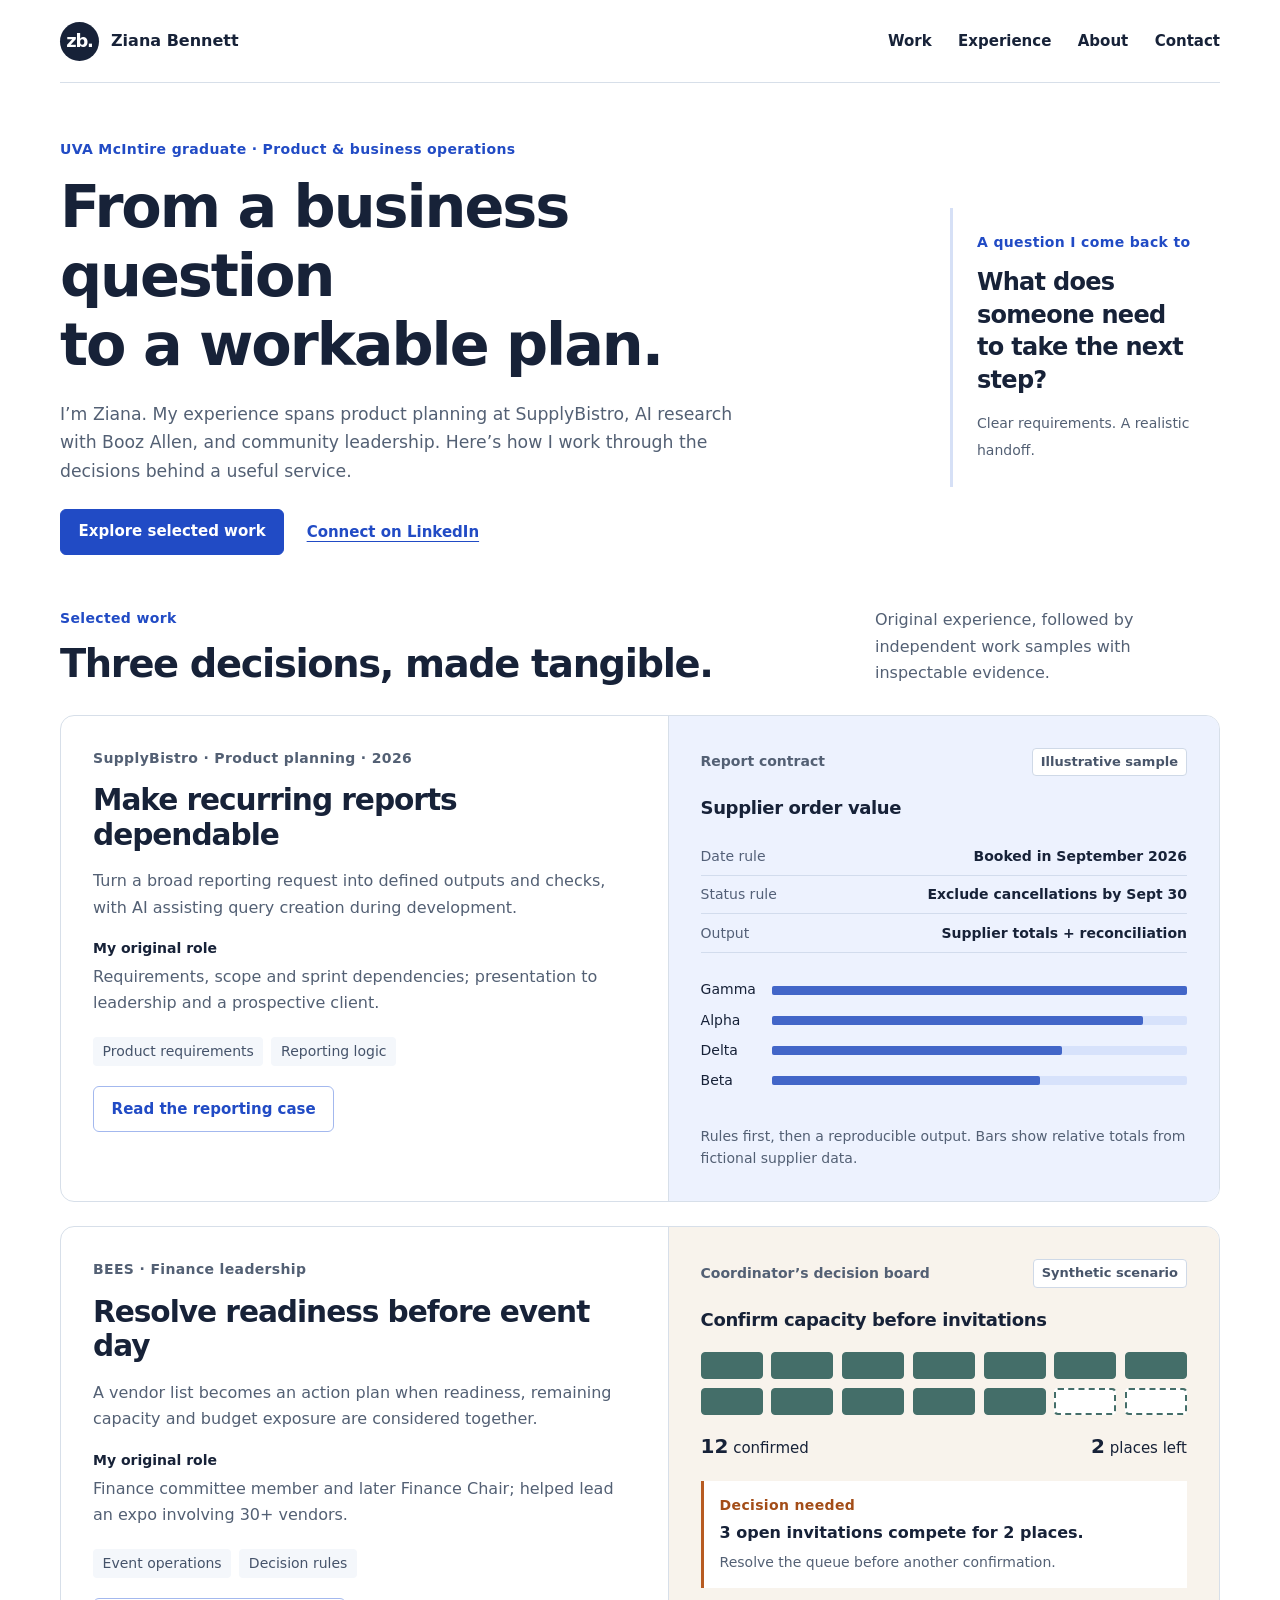
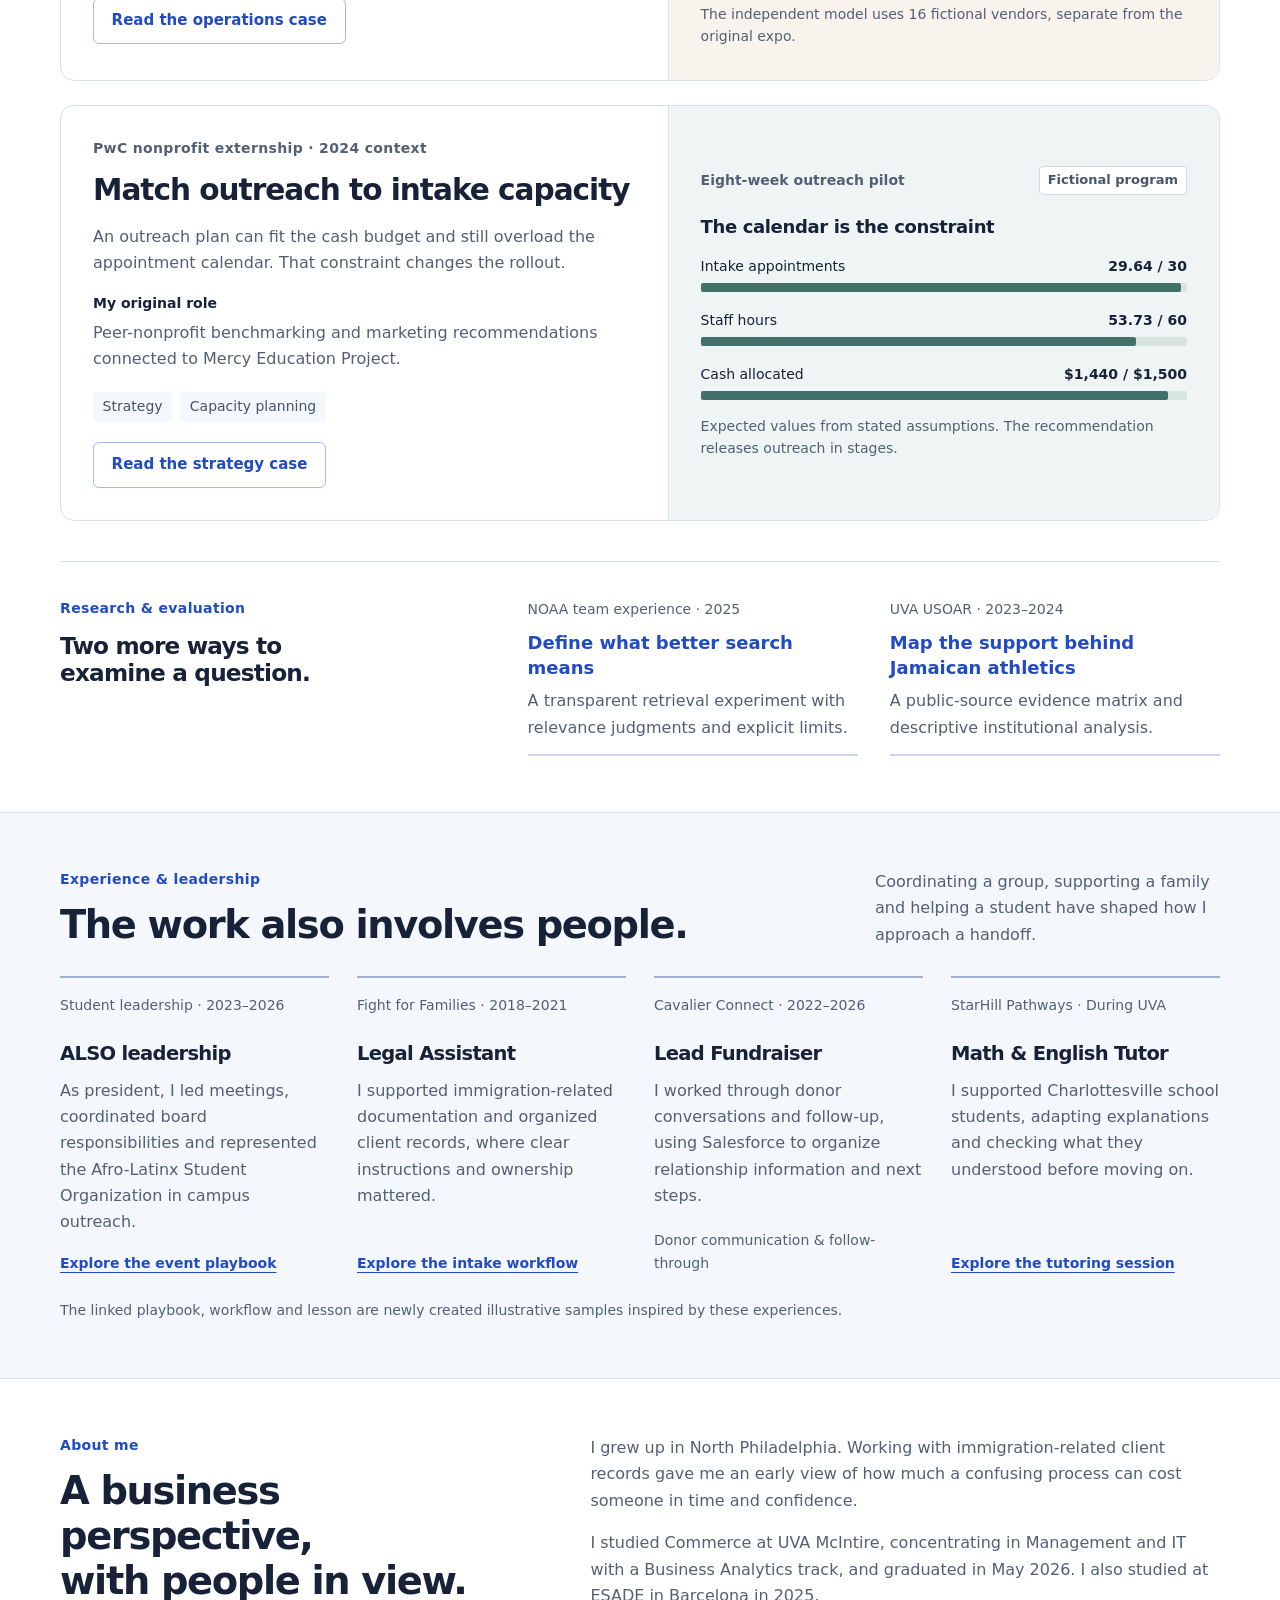
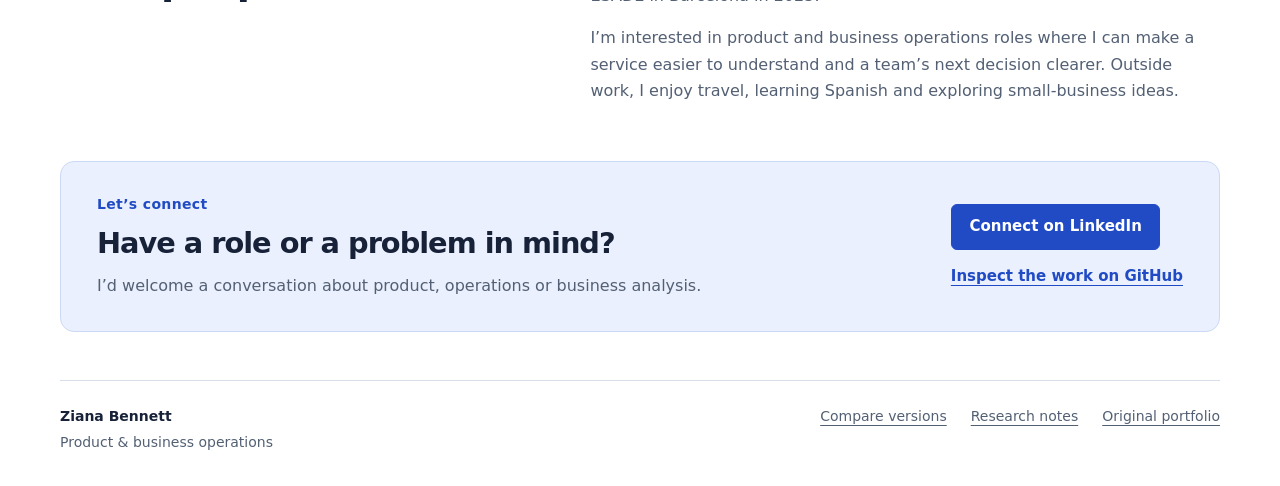
==== v2/index.html @ 1d05a90f "Add research-informed alternate portfolio and comparison" ====
<!doctype html>
<html lang="en">
<head>
  <meta charset="utf-8">
  <meta name="viewport" content="width=device-width, initial-scale=1">
  <meta name="robots" content="noindex,follow">
  <meta name="description" content="Ziana Bennett's selected product and business operations work, with decisions, supporting artifacts and experience.">
  <meta name="theme-color" content="#172238">
  <title>Product &amp; Business Operations | Ziana Bennett</title>
  <link rel="icon" href="../assets/avatar.svg" type="image/svg+xml">
  <link rel="stylesheet" href="styles.css">
</head>
<body>
  <a class="skip-link" href="#main">Skip to content</a>
  <header class="site-header container">
    <a class="brand" href="index.html"><span class="brand-mark" aria-hidden="true">zb.</span><span>Ziana Bennett</span></a>
    <nav class="site-nav" aria-label="Main navigation"><a href="#work">Work</a><a href="#experience">Experience</a><a href="#about">About</a><a href="#contact">Contact</a></nav>
  </header>
  <main id="main">
    <section class="home-hero container" aria-labelledby="intro-title">
      <div>
        <p class="eyebrow">UVA McIntire graduate · Product &amp; business operations</p>
        <h1 id="intro-title">From a business question<br>to a workable plan.</h1>
        <p class="hero-intro">I’m Ziana. My experience spans product planning at SupplyBistro, AI research with Booz Allen, and community leadership. Here’s how I work through the decisions behind a useful service.</p>
        <div class="hero-links"><a class="button" href="#work">Explore selected work</a><a class="text-link" href="https://www.linkedin.com/in/ziana-bennett/">Connect on LinkedIn</a></div>
      </div>
      <aside class="hero-note" aria-label="Portfolio focus"><p class="note-label">A question I come back to</p><p>What does someone need<br>to take the next step?</p><span>Clear requirements. A realistic handoff.</span></aside>
    </section>

    <section class="work-section container" id="work" aria-labelledby="work-title">
      <div class="section-heading"><div><p class="eyebrow">Selected work</p><h2 id="work-title">Three decisions, made tangible.</h2></div><p>Original experience, followed by independent work samples with inspectable evidence.</p></div>

      <article class="work-card report-card">
        <div class="work-copy"><p class="work-kicker">SupplyBistro · Product planning · 2026</p><h3><a href="reporting.html">Make recurring reports dependable</a></h3><p>Turn a broad reporting request into defined outputs and checks, with AI assisting query creation during development.</p><p class="role-line"><strong>My original role</strong> Requirements, scope and sprint dependencies; presentation to leadership and a prospective client.</p><div class="work-tags"><span>Product requirements</span><span>Reporting logic</span></div><a class="button secondary" href="reporting.html">Read the reporting case</a></div>
        <figure class="work-preview report-preview"><div class="preview-top"><span>Report contract</span><span class="provenance-pill">Illustrative sample</span></div><h4>Supplier order value</h4><dl class="report-contract"><div><dt>Date rule</dt><dd>Booked in September 2026</dd></div><div><dt>Status rule</dt><dd>Exclude cancellations by Sept 30</dd></div><div><dt>Output</dt><dd>Supplier totals + reconciliation</dd></div></dl><div class="mini-report"><span>Gamma</span><div><i style="--value:100%"></i></div><span>Alpha</span><div><i style="--value:89.4816%"></i></div><span>Delta</span><div><i style="--value:69.9493%"></i></div><span>Beta</span><div><i style="--value:64.5455%"></i></div></div><figcaption>Rules first, then a reproducible output. Bars show relative totals from fictional supplier data.</figcaption></figure>
      </article>

      <article class="work-card expo-card">
        <div class="work-copy"><p class="work-kicker">BEES · Finance leadership</p><h3><a href="expo.html">Resolve readiness before event day</a></h3><p>A vendor list becomes an action plan when readiness, remaining capacity and budget exposure are considered together.</p><p class="role-line"><strong>My original role</strong> Finance committee member and later Finance Chair; helped lead an expo involving 30+ vendors.</p><div class="work-tags"><span>Event operations</span><span>Decision rules</span></div><a class="button secondary" href="expo.html">Read the operations case</a></div>
        <figure class="work-preview expo-preview"><div class="preview-top"><span>Coordinator’s decision board</span><span class="provenance-pill">Synthetic scenario</span></div><h4>Confirm capacity before invitations</h4><div class="capacity-slots" aria-label="Twelve confirmed vendors and two remaining booth places"><span class="occupied"></span><span class="occupied"></span><span class="occupied"></span><span class="occupied"></span><span class="occupied"></span><span class="occupied"></span><span class="occupied"></span><span class="occupied"></span><span class="occupied"></span><span class="occupied"></span><span class="occupied"></span><span class="occupied"></span><span class="available"></span><span class="available"></span></div><div class="capacity-key"><span><b>12</b> confirmed</span><span><b>2</b> places left</span></div><div class="preview-decision"><span class="note-label">Decision needed</span><strong>3 open invitations compete for 2 places.</strong><p>Resolve the queue before another confirmation.</p></div><figcaption>The independent model uses 16 fictional vendors, separate from the original expo.</figcaption></figure>
      </article>

      <article class="work-card nonprofit-card">
        <div class="work-copy"><p class="work-kicker">PwC nonprofit externship · 2024 context</p><h3><a href="nonprofit.html">Match outreach to intake capacity</a></h3><p>An outreach plan can fit the cash budget and still overload the appointment calendar. That constraint changes the rollout.</p><p class="role-line"><strong>My original role</strong> Peer-nonprofit benchmarking and marketing recommendations connected to Mercy Education Project.</p><div class="work-tags"><span>Strategy</span><span>Capacity planning</span></div><a class="button secondary" href="nonprofit.html">Read the strategy case</a></div>
        <figure class="work-preview nonprofit-preview"><div class="preview-top"><span>Eight-week outreach pilot</span><span class="provenance-pill">Fictional program</span></div><h4>The calendar is the constraint</h4><div class="preview-bars"><div class="bar-row"><div class="bar-label"><span>Intake appointments</span><strong>29.64 / 30</strong></div><div class="bar-track"><span style="--value:98.8%"></span></div></div><div class="bar-row"><div class="bar-label"><span>Staff hours</span><strong>53.73 / 60</strong></div><div class="bar-track"><span style="--value:89.55%"></span></div></div><div class="bar-row"><div class="bar-label"><span>Cash allocated</span><strong>$1,440 / $1,500</strong></div><div class="bar-track"><span style="--value:96%"></span></div></div></div><figcaption>Expected values from stated assumptions. The recommendation releases outreach in stages.</figcaption></figure>
      </article>

      <div class="more-work"><div><p class="eyebrow">Research &amp; evaluation</p><h3>Two more ways to examine a question.</h3></div><div class="additional-cases"><a href="search.html"><span>NOAA team experience · 2025</span><strong>Define what better search means</strong><p>A transparent retrieval experiment with relevance judgments and explicit limits.</p></a><a href="research-case.html"><span>UVA USOAR · 2023–2024</span><strong>Map the support behind Jamaican athletics</strong><p>A public-source evidence matrix and descriptive institutional analysis.</p></a></div></div>
    </section>

    <section class="experience-section" id="experience" aria-labelledby="experience-title"><div class="container">
      <div class="section-heading"><div><p class="eyebrow">Experience &amp; leadership</p><h2 id="experience-title">The work also involves people.</h2></div><p>Coordinating a group, supporting a family and helping a student have shaped how I approach a handoff.</p></div>
      <div class="experience-grid">
        <article class="experience-card"><p class="experience-date">Student leadership · 2023–2026</p><h3>ALSO leadership</h3><p>As president, I led meetings, coordinated board responsibilities and represented the Afro-Latinx Student Organization in campus outreach.</p><a class="text-link" href="leadership.html">Explore the event playbook</a></article>
        <article class="experience-card"><p class="experience-date">Fight for Families · 2018–2021</p><h3>Legal Assistant</h3><p>I supported immigration-related documentation and organized client records, where clear instructions and ownership mattered.</p><a class="text-link" href="intake.html">Explore the intake workflow</a></article>
        <article class="experience-card"><p class="experience-date">Cavalier Connect · 2022–2026</p><h3>Lead Fundraiser</h3><p>I worked through donor conversations and follow-up, using Salesforce to organize relationship information and next steps.</p><span class="experience-foot">Donor communication &amp; follow-through</span></article>
        <article class="experience-card"><p class="experience-date">StarHill Pathways · During UVA</p><h3>Math &amp; English Tutor</h3><p>I supported Charlottesville school students, adapting explanations and checking what they understood before moving on.</p><a class="text-link" href="tutoring.html">Explore the tutoring session</a></article>
      </div><p class="section-note">The linked playbook, workflow and lesson are newly created illustrative samples inspired by these experiences.</p>
    </div></section>

    <section class="about-section container" id="about" aria-labelledby="about-title"><div><p class="eyebrow">About me</p><h2 id="about-title">A business perspective,<br>with people in view.</h2></div><div class="about-copy"><p>I grew up in North Philadelphia. Working with immigration-related client records gave me an early view of how much a confusing process can cost someone in time and confidence.</p><p>I studied Commerce at UVA McIntire, concentrating in Management and IT with a Business Analytics track, and graduated in May 2026. I also studied at ESADE in Barcelona in 2025.</p><p>I’m interested in product and business operations roles where I can make a service easier to understand and a team’s next decision clearer. Outside work, I enjoy travel, learning Spanish and exploring small-business ideas.</p></div></section>

    <section class="contact-section container" id="contact" aria-labelledby="contact-title"><div><p class="eyebrow">Let’s connect</p><h2 id="contact-title">Have a role or a problem in mind?</h2><p>I’d welcome a conversation about product, operations or business analysis.</p></div><div class="contact-actions"><a class="button" href="https://www.linkedin.com/in/ziana-bennett/">Connect on LinkedIn</a><a class="text-link" href="https://github.com/zianabennett">Inspect the work on GitHub</a></div></section>
  </main>
  <footer class="site-footer container"><p>Ziana Bennett <span>Product &amp; business operations</span></p><nav aria-label="Portfolio resources"><a href="compare.html">Compare versions</a><a href="research.html">Research notes</a><a href="../">Original portfolio</a></nav></footer>
</body>
</html>
---- v2/styles.css ----
:root{--ink:#172238;--muted:#536074;--blue:#214bc5;--blue-dark:#163894;--line:#d7dfe9;--paper:#fff;--wash:#f4f7fb;--ice:#eaf0fd;--sand:#fff1df;--orange:#a34d18;--radius:14px;--sans:Inter,ui-sans-serif,system-ui,-apple-system,BlinkMacSystemFont,"Segoe UI",sans-serif}
*{box-sizing:border-box}html{scroll-behavior:smooth;scroll-padding-top:1.5rem}body{margin:0;background:var(--paper);color:var(--ink);font:1rem/1.65 var(--sans)}a{color:var(--blue);text-underline-offset:4px}button,input,select{font:inherit}button,a{-webkit-tap-highlight-color:transparent}a:focus-visible,button:focus-visible,summary:focus-visible,input:focus-visible{outline:3px solid var(--orange);outline-offset:5px}img,svg{max-width:100%;height:auto}p,h1,h2,h3,h4{margin-top:0}h1,h2,h3,h4{line-height:1.17;letter-spacing:-.035em}h1{font-size:clamp(2.35rem,4.6vw,3.7rem);font-weight:720}h2{font-size:clamp(1.9rem,3vw,2.65rem);font-weight:680}h3{font-size:1.5rem;font-weight:680}h4{font-size:1.125rem;font-weight:700;letter-spacing:-.02em}strong{font-weight:680}::selection{background:#d6e1ff}.container{width:min(1160px,calc(100% - 80px));margin-inline:auto}.skip-link{position:absolute;top:-6rem;left:1rem;padding:.7rem 1rem;background:var(--ink);color:#fff;z-index:100}.skip-link:focus{top:1rem}.site-header{display:flex;align-items:center;justify-content:space-between;gap:2rem;padding-block:1.2rem;border-bottom:1px solid var(--line)}.brand{display:flex;align-items:center;gap:.75rem;font-size:1rem;font-weight:720;color:var(--ink);text-decoration:none;white-space:nowrap}.brand-mark{display:grid;place-items:center;width:39px;height:39px;background:var(--ink);color:#fff;font-size:1.12rem;letter-spacing:-.07em;border-radius:50%}.site-nav{display:flex;gap:1.65rem;align-items:center}.site-nav a{font-size:.9375rem;font-weight:600;text-decoration:none;color:var(--ink);min-height:44px;display:flex;align-items:center}.site-nav a:hover,.brand:hover{color:var(--blue)}.eyebrow,.work-kicker,.note-label{font-size:.875rem;font-weight:700;line-height:1.5;letter-spacing:.025em}.eyebrow{color:var(--blue);margin-bottom:.8rem}.button{display:inline-flex;align-items:center;justify-content:center;min-height:46px;padding:.7rem 1.1rem;border:1px solid var(--blue);border-radius:6px;background:var(--blue);color:white;text-decoration:none;font-size:.9375rem;font-weight:650;line-height:1.45;cursor:pointer}.button:hover{background:var(--blue-dark);border-color:var(--blue-dark)}.button.secondary{background:transparent;color:var(--blue);border-color:#a3b8ee}.button.secondary:hover{background:var(--ice);border-color:var(--blue)}.text-link{font-size:.9375rem;font-weight:650}.home-hero{display:grid;grid-template-columns:minmax(0,1fr) 270px;gap:4rem;align-items:center;padding-block:3.5rem 3.25rem}.home-hero h1{margin-bottom:1.25rem;max-width:780px}.hero-intro{max-width:690px;font-size:1.08rem;line-height:1.65;color:var(--muted);margin-bottom:1.5rem}.hero-links{display:flex;align-items:center;flex-wrap:wrap;gap:1.4rem}.hero-note{padding:1.5rem 0 1.5rem 1.5rem;border-left:3px solid #d6e0f6}.hero-note .note-label{color:var(--blue);margin:0 0 .85rem}.hero-note>p:not(.note-label){font-size:1.5rem;font-weight:580;line-height:1.35;letter-spacing:-.03em;margin-bottom:.9rem}.hero-note>span{font-size:.875rem;color:var(--muted)}.section-heading{display:flex;align-items:flex-end;justify-content:space-between;gap:3rem;margin-bottom:1.75rem}.section-heading h2{margin:0}.section-heading>p{max-width:345px;color:var(--muted);font-size:1rem;margin:0}.work-section{padding-bottom:3.5rem}.work-card{display:grid;grid-template-columns:1.1fr 1fr;border:1px solid var(--line);border-radius:var(--radius);overflow:hidden;margin-bottom:1.5rem;background:#fff}.work-copy{padding:2rem}.work-kicker{color:var(--muted);margin-bottom:.9rem}.work-copy h3{font-size:1.85rem;margin-bottom:1rem}.work-copy h3 a{color:var(--ink);text-decoration:none}.work-copy h3 a:hover{color:var(--blue);text-decoration:underline}.work-copy>p:not(.work-kicker){margin-bottom:1rem;color:var(--muted);font-size:1rem}.role-line strong{color:var(--ink);display:block;margin-bottom:.25rem;font-size:.875rem}.work-tags{display:flex;flex-wrap:wrap;gap:.5rem;margin:1.25rem 0}.work-tags span{font-size:.875rem;padding:.2rem .6rem;background:var(--wash);color:#45536a;border-radius:4px}.work-preview{margin:0;padding:2rem;display:flex;flex-direction:column;justify-content:center;min-width:0;border-left:1px solid var(--line)}.report-preview{background:#edf2fe}.expo-preview{background:#f8f3ec}.nonprofit-preview{background:#eff5f4}.preview-top{display:flex;justify-content:space-between;align-items:center;gap:1rem;font-size:.875rem;font-weight:620;color:var(--muted);margin-bottom:1.3rem;flex-wrap:wrap}.provenance-pill{font-size:.8125rem;line-height:1.45;font-weight:600;background:#fff;border:1px solid #cfd9e7;border-radius:4px;padding:.25rem .5rem;color:#48556a}.work-preview h4{margin-bottom:1.2rem}.report-contract{font-size:.875rem;margin:0 0 1rem}.report-contract>div{display:flex;justify-content:space-between;gap:1rem;padding:.45rem 0;border-bottom:1px solid #d2dced}.report-contract dt{color:#536078}.report-contract dd{margin:0;text-align:right;font-weight:600;color:var(--ink)}.mini-report{display:grid;grid-template-columns:60px 1fr;align-items:center;gap:.45rem .7rem;font-size:.875rem;margin:.6rem 0 1.1rem}.mini-report>div{background:#d7e2fb;height:9px;border-radius:2px}.mini-report i{display:block;height:100%;width:var(--value);background:#4266c8;border-radius:2px}.work-preview figcaption{font-size:.875rem;line-height:1.55;color:var(--muted);margin-top:1rem}.capacity-slots{display:grid;grid-template-columns:repeat(7,1fr);gap:.55rem;margin:.2rem 0 .9rem}.capacity-slots span{height:27px;border-radius:4px;border:1px solid #446e69}.capacity-slots .occupied{background:#446e69}.capacity-slots .available{background:#fff;border:2px dashed #446e69}.capacity-key{display:flex;justify-content:space-between;gap:1rem;font-size:.9375rem}.capacity-key b{font-size:1.25rem}.preview-decision{background:white;border-left:3px solid #b75b21;padding:.9rem 1rem;margin-top:1.15rem}.preview-decision .note-label{display:block;color:var(--orange);margin-bottom:.35rem}.preview-decision strong{display:block;font-size:1rem;line-height:1.4}.preview-decision p{font-size:.875rem;margin:.4rem 0 0;color:var(--muted)}.preview-bars,.bar-list{display:grid;gap:1.1rem}.bar-label{display:flex;justify-content:space-between;gap:1rem;align-items:flex-start;font-size:.875rem;line-height:1.5;margin-bottom:.4rem}.bar-label strong{white-space:nowrap}.bar-track{height:9px;background:#d8e4e1;border-radius:2px}.bar-track>span{display:block;width:var(--value);height:100%;background:#42716a;border-radius:2px}.more-work{display:grid;grid-template-columns:1fr 1.65fr;gap:3rem;border-top:1px solid var(--line);padding-top:2.25rem;margin-top:2.5rem}.more-work h3{font-size:1.45rem;max-width:320px}.additional-cases{display:grid;grid-template-columns:1fr 1fr;gap:2rem}.additional-cases a{color:var(--ink);text-decoration:none;border-bottom:2px solid #cbd6ee;padding-bottom:.8rem}.additional-cases a:hover{border-color:var(--blue)}.additional-cases span{display:block;font-size:.875rem;color:var(--muted);margin-bottom:.55rem}.additional-cases strong{display:block;font-size:1.125rem;line-height:1.4;color:var(--blue);margin-bottom:.5rem}.additional-cases p{font-size:1rem;color:var(--muted);margin:0}.experience-section{background:var(--wash);padding-block:3.5rem;border-block:1px solid var(--line)}.experience-grid{display:grid;grid-template-columns:repeat(4,1fr);gap:1.75rem}.experience-card{border-top:2px solid #9fb1d8;padding-top:1rem;display:flex;flex-direction:column}.experience-date{font-size:.875rem;line-height:1.6;color:var(--muted);min-height:2.8em;margin-bottom:.65rem}.experience-card h3{font-size:1.22rem;margin-bottom:.7rem}.experience-card>p:not(.experience-date){font-size:1rem;color:var(--muted);margin-bottom:1rem}.experience-card a,.experience-foot{margin-top:auto;font-size:.875rem}.experience-foot{color:var(--muted)}.section-note{font-size:.875rem;color:var(--muted);margin:1.5rem 0 0}.about-section{display:grid;grid-template-columns:1fr 1.35fr;gap:4rem;padding-block:3.5rem}.about-copy p{margin-bottom:1rem;color:var(--muted)}.about-copy p:last-child{margin:0}.contact-section{display:flex;justify-content:space-between;gap:3rem;align-items:center;background:var(--ice);border:1px solid #ccd9f6;border-radius:var(--radius);padding:2rem 2.25rem;margin-bottom:3rem}.contact-section h2{font-size:1.8rem;margin-bottom:.75rem}.contact-section p:last-child{color:var(--muted);margin:0}.contact-actions{display:flex;flex-direction:column;align-items:flex-start;gap:.9rem;flex-shrink:0}.site-footer{border-top:1px solid var(--line);padding-block:1.5rem 2rem;display:flex;justify-content:space-between;gap:2rem;font-size:.875rem}.site-footer p{font-weight:680;margin:0}.site-footer p span{display:block;font-weight:400;color:var(--muted);margin-top:.15rem}.site-footer nav{display:flex;align-items:flex-start;flex-wrap:wrap;gap:1rem 1.5rem}.site-footer a{color:var(--muted)}

/* Shared case studies and practical work samples. */
.case-shell{padding-top:2rem;padding-bottom:4rem}.case-back{display:inline-block;font-size:.9375rem;margin-bottom:1.7rem}.case-hero{max-width:1000px;margin-bottom:2.5rem}.case-title{max-width:920px;font-size:clamp(2.25rem,4.5vw,3.7rem);margin-bottom:1.25rem}.case-lead{max-width:860px;font-size:1.2rem;line-height:1.55;color:var(--muted);margin-bottom:1.5rem}.case-meta{display:grid;grid-template-columns:repeat(3,minmax(0,1fr));gap:1.75rem;border-block:1px solid var(--line);padding:1.2rem 0;margin:1.5rem 0}.meta-item dt{font-size:.875rem;color:var(--muted);font-weight:600;margin-bottom:.3rem}.meta-item dd{font-size:.9375rem;line-height:1.6;margin:0}.evidence-note{font-size:.9375rem;line-height:1.65;background:var(--wash);border-left:3px solid #90a7d9;padding:.9rem 1.1rem;margin:1.2rem 0;color:#465469}.case-layout{display:grid;grid-template-columns:190px minmax(0,1fr);gap:3.5rem;align-items:start}.case-nav{position:sticky;top:1.5rem;display:flex;flex-direction:column;gap:.7rem;font-size:.875rem;border-left:1px solid var(--line);padding-left:1rem}.case-nav p{font-weight:650;margin:0 0 .3rem}.case-nav a{color:var(--muted);text-decoration:none;line-height:1.5}.case-nav a:hover{color:var(--blue);text-decoration:underline}.case-body{min-width:0;max-width:850px}.case-section{margin-bottom:2.75rem;scroll-margin-top:1.5rem}.case-section h2{font-size:1.85rem;margin-bottom:1.1rem}.case-section h3{font-size:1.25rem;margin:1.5rem 0 .7rem}.case-section p{margin-bottom:1.05rem}.case-section p:last-child{margin-bottom:0}.case-section li{margin-bottom:.6rem}.case-section ul,.case-section ol{padding-left:1.25rem}.decision{border:1px solid #bdcef5;border-left:4px solid var(--blue);background:var(--ice);padding:1.4rem 1.6rem;border-radius:0 8px 8px 0;margin-bottom:1.5rem}.decision h2,.decision h3{font-size:1.35rem;margin-top:0;margin-bottom:.75rem}.decision p:last-child{margin:0}.insight{background:#fff6e9;border-left:3px solid #b96a2e;padding:1rem 1.25rem;margin:1.3rem 0;font-size:.9375rem}.insight p:last-child{margin:0}.metric-grid{display:grid;grid-template-columns:repeat(3,minmax(0,1fr));gap:1rem;margin:1.3rem 0}.metric{border:1px solid var(--line);border-radius:7px;padding:1rem;background:white}.metric strong{display:block;font-size:1.7rem;line-height:1.3;letter-spacing:-.04em}.metric span{display:block;color:var(--muted);font-size:.875rem;line-height:1.45;margin-top:.4rem}.artifact{border:1px solid var(--line);background:var(--wash);border-radius:9px;padding:1.3rem;margin:1.5rem 0;overflow:hidden}.artifact svg{display:block;width:100%;height:auto}.artifact figcaption{font-size:.875rem;line-height:1.55;color:var(--muted);margin-top:1rem}.artifact h3,.artifact h4{margin-top:0}.artifact-links{list-style:none;padding:0!important;display:grid;gap:.7rem;margin:1.5rem 0}.artifact-links li{margin:0}.artifact-links a{display:block;border:1px solid var(--line);border-radius:6px;padding:.8rem 1rem;text-decoration:none;font-weight:600;font-size:.9375rem;background:#fff}.artifact-links a:hover{border-color:var(--blue);background:var(--wash)}.artifact-links a span{display:block;font-size:.875rem;color:var(--muted);font-weight:400;margin-top:.2rem}.case-actions{display:flex;gap:1rem;flex-wrap:wrap;align-items:center;margin-top:2rem}.table-wrap{width:100%;overflow:auto;border:1px solid var(--line);border-radius:7px;margin:1.4rem 0;background:#fff}table{width:100%;border-collapse:collapse;font-size:.9375rem;line-height:1.55;text-align:left}caption{text-align:left;font-weight:650;padding:.85rem 1rem;border-bottom:1px solid var(--line)}th,td{vertical-align:top;padding:.8rem 1rem;border-bottom:1px solid var(--line)}th{background:#edf2f9;font-weight:650}tr:last-child td{border-bottom:0}td p:last-child{margin:0}code{background:#e9eef6;padding:.12rem .3rem;border-radius:3px;font-size:.9em;overflow-wrap:anywhere}pre{max-width:100%;overflow:auto;background:#172238;color:#eaf0fc;border-radius:6px;padding:1.1rem;font-size:.875rem;line-height:1.55}pre code{background:none;padding:0;color:inherit}blockquote{border-left:3px solid #8ba5df;padding:.5rem 1.1rem;margin:1.2rem 0;background:var(--wash)}blockquote p:last-child{margin:0}.sample-grid,.two-column{display:grid;grid-template-columns:1fr 1fr;gap:1.5rem}.sample-grid>section,.two-column>section{min-width:0}.sample-timing{font-size:.9375rem;color:var(--muted)}

/* Research and comparison are separate review tools. */
.review-intro{padding-block:2.8rem 1.8rem;max-width:880px}.review-intro h1{font-size:2.8rem;margin-bottom:1rem}.review-intro>p{color:var(--muted)}.review-tools{display:flex;gap:1rem;flex-wrap:wrap;align-items:center;padding:1rem 0 1.4rem}.segmented{display:inline-flex;gap:.3rem;border:1px solid var(--line);border-radius:8px;padding:.3rem;background:#fff;flex-wrap:wrap}.segmented button{border:0;background:transparent;color:var(--muted);padding:.6rem .9rem;font-size:.9375rem;border-radius:5px;cursor:pointer;min-height:44px}.segmented button[aria-pressed=true]{background:var(--ink);color:#fff}.review-tools>span{font-size:.875rem;color:var(--muted)}.compare-shell{width:min(1500px,calc(100% - 48px));margin-inline:auto}.compare-grid{display:grid;grid-template-columns:1fr 1fr;gap:1.25rem;align-items:start}.compare-panel{min-width:0;border:1px solid var(--line);border-radius:10px;overflow:hidden;background:#eef2f7}.compare-heading{display:flex;justify-content:space-between;align-items:center;gap:1rem;padding:1rem 1.2rem;background:#fff;border-bottom:1px solid var(--line)}.compare-heading h2{font-size:1.2rem;margin:0}.compare-heading p{font-size:.875rem;color:var(--muted);margin:.2rem 0 0}.compare-heading a{font-size:.875rem;font-weight:600;white-space:nowrap}.frame-stage{position:relative;overflow:hidden;min-height:420px;display:flex;justify-content:center}.frame-viewport{position:relative;flex-shrink:0;overflow:hidden;background:#fff}.frame-viewport iframe{display:block;border:0;transform-origin:top left;background:#fff}.compare-note{font-size:.875rem;color:var(--muted);margin:1rem 0 2rem}.compare-criteria{margin-block:2.5rem}.compare-criteria h2{font-size:1.8rem}.review-checks{display:grid;grid-template-columns:repeat(3,1fr);gap:1rem}.review-checks article{border-top:2px solid #adc0e7;padding-top:1rem}.review-checks h3{font-size:1.15rem;margin-bottom:.6rem}.review-checks p{font-size:1rem;color:var(--muted)}.research-layout{display:grid;grid-template-columns:210px minmax(0,1fr);gap:3rem;padding-bottom:3rem}.research-body h2{font-size:1.9rem;margin-top:2.5rem}.research-body h3{font-size:1.2rem;margin-top:1.5rem}.research-body>section:first-child h2{margin-top:0}.source-list{list-style:none;padding:0;display:grid;gap:1rem}.source-item{border:1px solid var(--line);padding:1rem 1.15rem;border-radius:7px}.source-item h3{font-size:1.05rem;line-height:1.45;margin:0 0 .45rem}.source-item p{font-size:1rem;margin:.5rem 0 0;color:var(--muted)}.source-meta{display:flex;gap:.5rem;flex-wrap:wrap;font-size:.8125rem;color:#59677d}.source-meta span{background:var(--wash);border:1px solid #e1e6ee;padding:.12rem .4rem;border-radius:3px}.research-summary{padding:1.3rem 1.5rem;border:1px solid #c8d6f5;background:var(--ice);border-radius:8px}.research-summary p:last-child{margin:0}

@media(max-width:1050px){.container{width:calc(100% - 56px)}.home-hero{grid-template-columns:1fr 230px;gap:2rem}.hero-note{padding-left:1.2rem}.work-copy,.work-preview{padding:1.6rem}.work-copy h3{font-size:1.65rem}.experience-grid{grid-template-columns:repeat(2,1fr);gap:2rem}.experience-date{min-height:0}.case-layout{grid-template-columns:160px minmax(0,1fr);gap:2rem}.research-layout{grid-template-columns:160px minmax(0,1fr);gap:2rem}.case-meta{gap:1rem}.compare-grid{gap:.8rem}.compare-heading{padding:.85rem}.compare-heading p{display:none}}
@media(max-width:800px){.home-hero{grid-template-columns:1fr;padding-block:2.5rem}.hero-note{display:none}.home-hero h1{font-size:2.8rem}.section-heading{align-items:flex-start;flex-direction:column;gap:1rem}.section-heading>p{max-width:540px}.work-card{grid-template-columns:1fr}.work-preview{border-left:0;border-top:1px solid var(--line)}.work-copy{padding:1.75rem}.work-preview{padding:1.75rem}.work-copy h3{font-size:1.85rem}.preview-bars{max-width:650px}.more-work{grid-template-columns:1fr;gap:1.4rem}.more-work h3{max-width:none}.about-section{grid-template-columns:1fr;gap:1.5rem;padding-block:2.5rem}.contact-section{flex-direction:column;align-items:flex-start;gap:1.5rem;padding:1.7rem}.contact-actions{align-items:flex-start;flex-direction:row;flex-wrap:wrap;gap:1rem}.case-layout,.research-layout{display:block}.case-nav{position:static;border-left:0;border-block:1px solid var(--line);padding:1rem 0;margin-bottom:2rem;display:flex;flex-direction:row;gap:.6rem 1rem;flex-wrap:wrap}.case-nav p{width:100%;margin:0}.case-meta{grid-template-columns:1fr 1fr}.site-nav{gap:1rem}.site-footer{flex-direction:column;gap:1rem}.review-checks{grid-template-columns:1fr}.compare-grid{grid-template-columns:1fr}.compare-heading p{display:block}.frame-stage{min-height:380px}}
@media(max-width:560px){.container{width:calc(100% - 36px)}.site-header{align-items:flex-start;gap:.5rem;flex-direction:column;padding-block:.8rem .45rem}.brand{font-size:.9375rem}.brand-mark{width:33px;height:33px;font-size:1rem}.site-nav{width:100%;justify-content:space-between;gap:.6rem}.site-nav a{font-size:.875rem;min-height:42px}.home-hero{padding-block:2rem 2.3rem}.home-hero h1{font-size:2.2rem;line-height:1.14;letter-spacing:-.04em}.home-hero h1 br{display:none}.hero-intro{font-size:1rem}.hero-links{gap:1rem}.eyebrow{font-size:.875rem}.section-heading h2{font-size:1.8rem}.work-copy,.work-preview{padding:1.25rem}.work-copy h3{font-size:1.65rem}.preview-top{gap:.5rem}.report-contract>div{gap:.65rem}.report-contract dd{max-width:65%}.capacity-slots{gap:.4rem}.capacity-slots span{height:23px}.work-tags{margin-block:1rem}.more-work{padding-top:1.6rem;margin-top:2rem}.additional-cases{grid-template-columns:1fr;gap:1.5rem}.experience-section{padding-block:2.5rem}.experience-grid{grid-template-columns:1fr;gap:1.65rem}.experience-card>p:not(.experience-date){font-size:1rem}.experience-date{margin-bottom:.6rem}.experience-card h3{font-size:1.3rem}.experience-card a,.experience-foot{margin-top:0}.about-section h2{font-size:1.9rem}.contact-section{padding:1.3rem}.contact-section h2{font-size:1.6rem}.contact-actions{flex-direction:column;gap:1rem}.site-footer nav{gap:.75rem 1.1rem}.case-shell{padding-top:1.5rem}.case-hero{margin-bottom:1.75rem}.case-title{font-size:2.15rem}.case-lead{font-size:1.08rem}.case-meta{grid-template-columns:1fr;gap:1rem;padding-block:1rem}.meta-item dt{margin-bottom:.2rem}.evidence-note{font-size:.9375rem;padding:.8rem 1rem}.case-section h2{font-size:1.6rem}.case-section{margin-bottom:2rem}.decision{padding:1.1rem}.metric-grid{grid-template-columns:1fr;gap:.6rem}.metric{padding:.8rem 1rem;display:flex;align-items:center;justify-content:space-between;gap:1rem}.metric strong{font-size:1.45rem}.metric span{margin:0;max-width:58%;text-align:right}.artifact{padding:.85rem}.artifact figcaption{font-size:.875rem}.table-wrap{border-radius:4px}th,td{padding:.7rem .65rem;min-width:115px}.sample-grid,.two-column{grid-template-columns:1fr}.review-intro h1{font-size:2.2rem}.review-intro{padding-block:2rem 1rem}.review-tools{gap:.75rem}.compare-shell{width:calc(100% - 24px)}.compare-heading{gap:.6rem}.compare-heading h2{font-size:1.1rem}.compare-heading a{white-space:normal;max-width:100px;text-align:right}.compare-heading p{font-size:.8125rem}.frame-stage{min-height:0}.research-summary{padding:1rem}.source-item{padding:.9rem}.bar-label{gap:.6rem}.site-footer{padding-bottom:1.5rem}}
@media(prefers-reduced-motion:reduce){html{scroll-behavior:auto}*,*::before,*::after{animation:none!important;transition:none!important}}
@media print{.site-nav,.hero-links,.case-nav,.site-footer,.case-actions,.compare-shell,.review-tools{display:none}.container{width:100%}.home-hero,.work-card,.about-section,.case-layout,.research-layout{display:block}.work-preview{break-inside:avoid}.case-shell{padding:0}.artifact,.decision,.experience-card{break-inside:avoid}.case-section{margin-bottom:1.5rem}a{color:inherit}.case-title{font-size:2.3rem}}
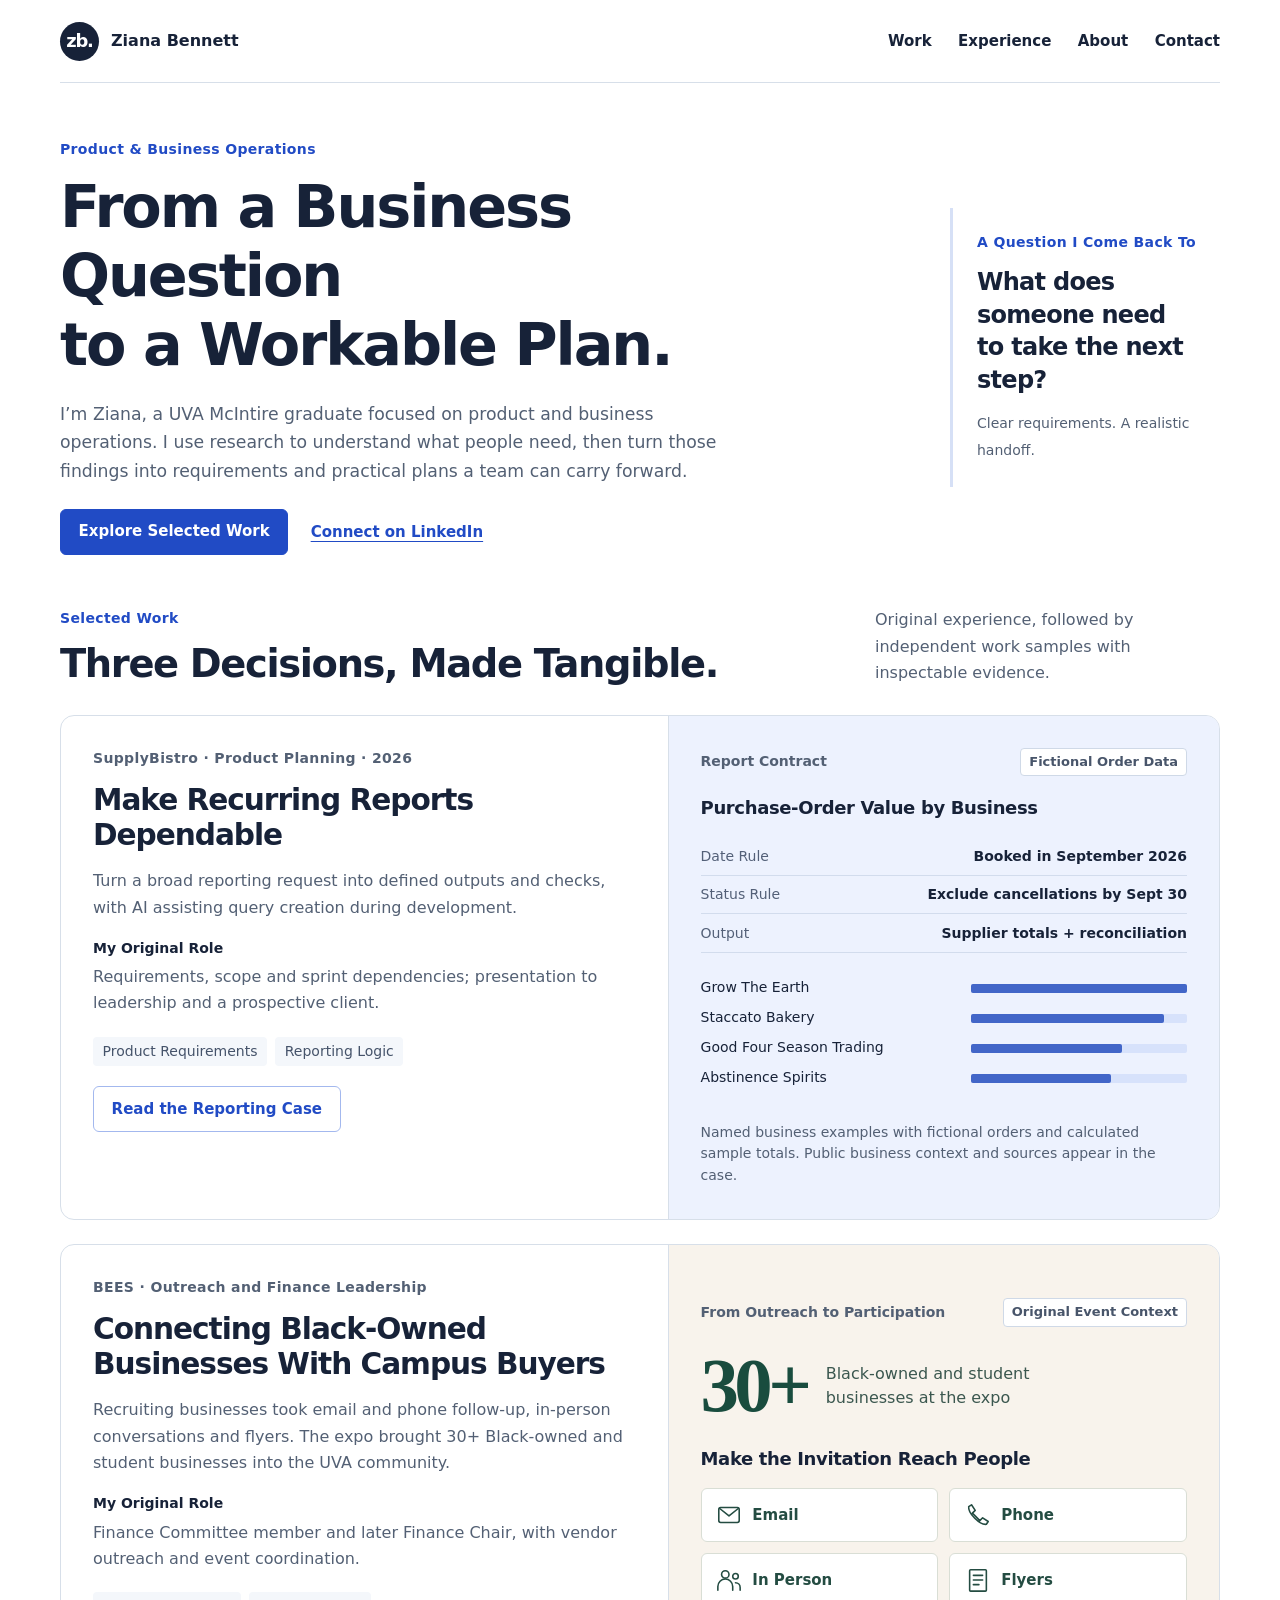
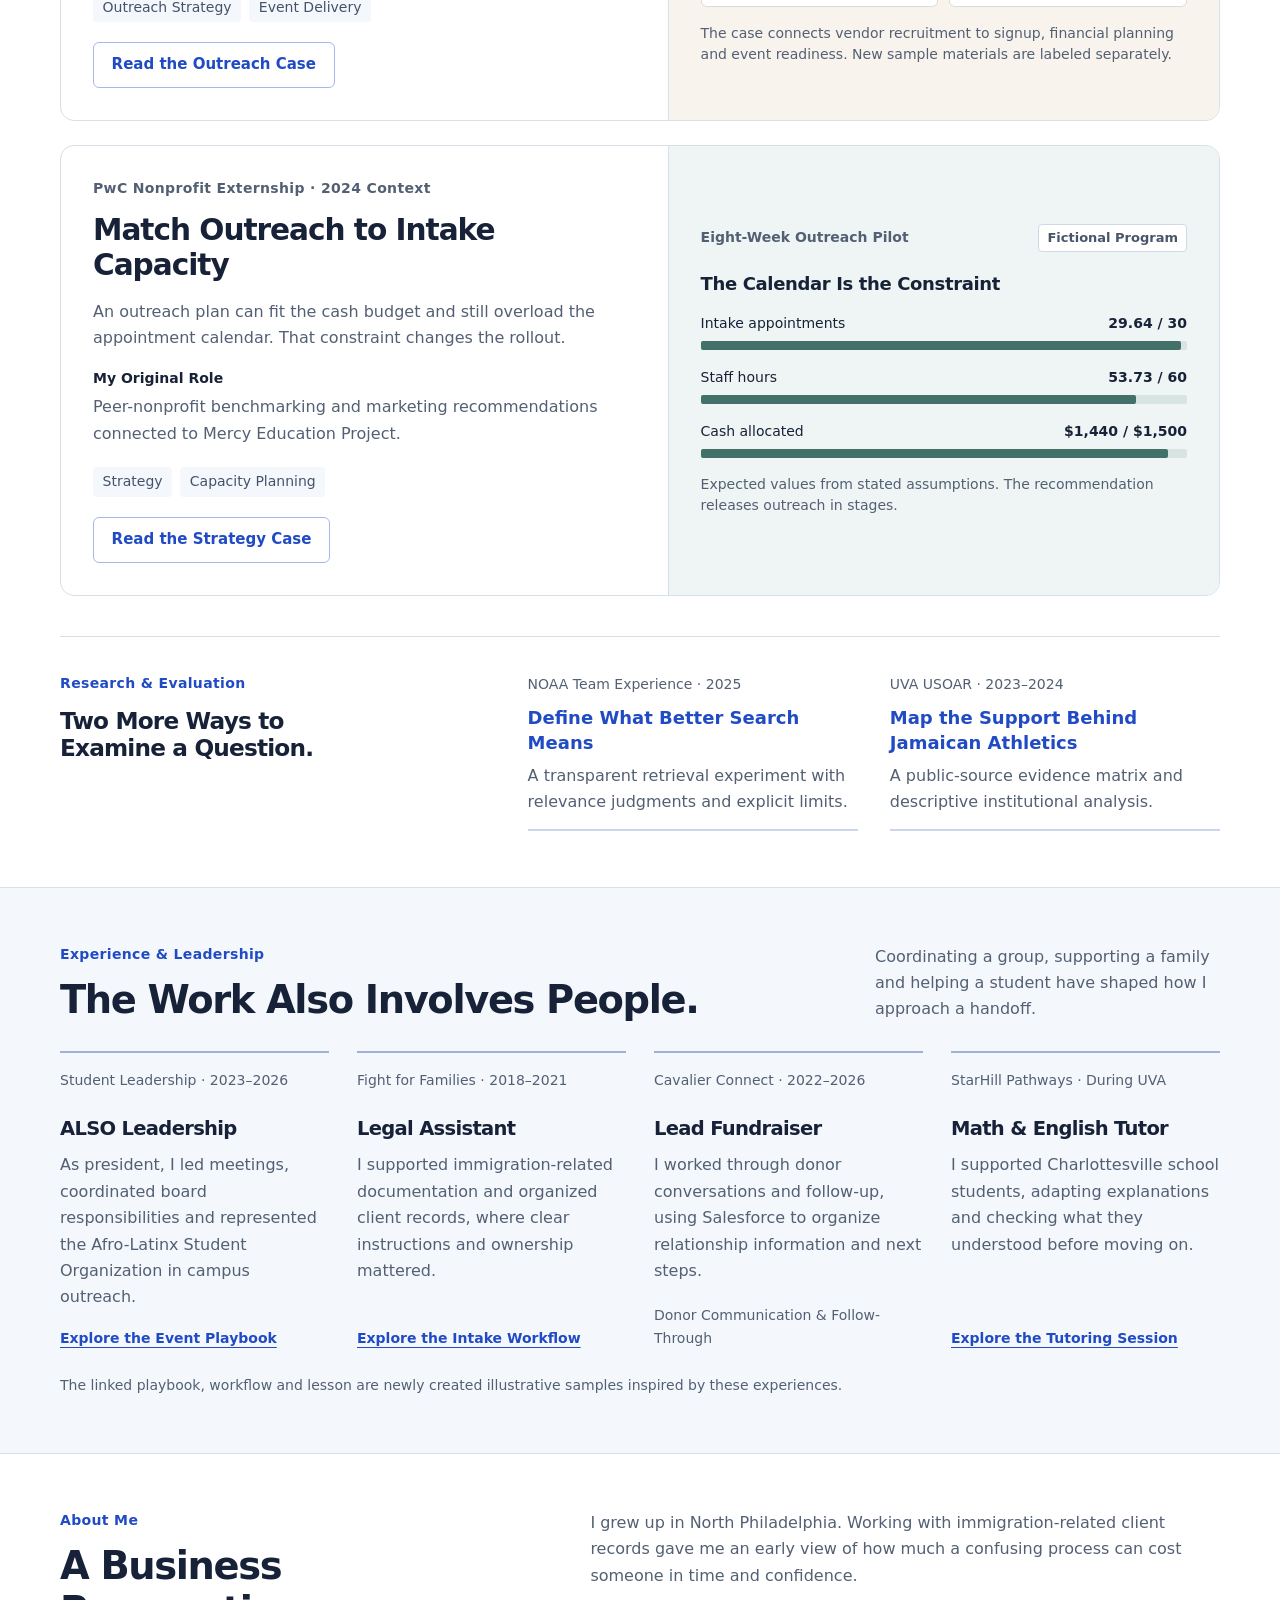
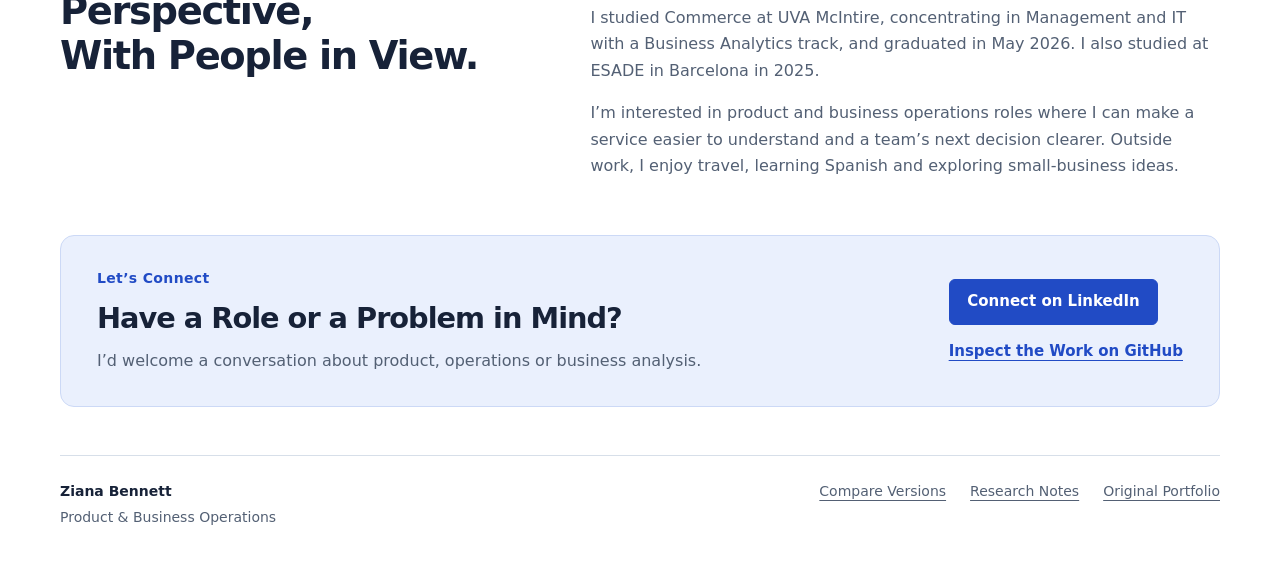
==== commit 58747f65: "Refine portfolio positioning, outreach and headings" ====
--- a/v2/index.html
+++ b/v2/index.html
@@ -8,60 +8,65 @@
   <meta name="theme-color" content="#172238">
   <title>Product &amp; Business Operations | Ziana Bennett</title>
   <link rel="icon" href="../assets/avatar.svg" type="image/svg+xml">
-  <link rel="stylesheet" href="styles.css">
+  <link rel="stylesheet" href="styles.css?revision=feedback-20261120">
 </head>
 <body>
   <a class="skip-link" href="#main">Skip to content</a>
   <header class="site-header container">
-    <a class="brand" href="index.html"><span class="brand-mark" aria-hidden="true">zb.</span><span>Ziana Bennett</span></a>
+    <a class="brand" href="index.html?revision=feedback-20261120"><span class="brand-mark" aria-hidden="true">zb.</span><span>Ziana Bennett</span></a>
     <nav class="site-nav" aria-label="Main navigation"><a href="#work">Work</a><a href="#experience">Experience</a><a href="#about">About</a><a href="#contact">Contact</a></nav>
   </header>
   <main id="main">
     <section class="home-hero container" aria-labelledby="intro-title">
       <div>
-        <p class="eyebrow">UVA McIntire graduate · Product &amp; business operations</p>
-        <h1 id="intro-title">From a business question<br>to a workable plan.</h1>
-        <p class="hero-intro">I’m Ziana. My experience spans product planning at SupplyBistro, AI research with Booz Allen, and community leadership. Here’s how I work through the decisions behind a useful service.</p>
-        <div class="hero-links"><a class="button" href="#work">Explore selected work</a><a class="text-link" href="https://www.linkedin.com/in/ziana-bennett/">Connect on LinkedIn</a></div>
+        <p class="eyebrow">Product &amp; Business Operations</p>
+        <h1 id="intro-title">From a Business Question<br> to a Workable Plan.</h1>
+        <p class="hero-intro">I’m Ziana, a UVA McIntire graduate focused on product and business operations. I use research to understand what people need, then turn those findings into requirements and practical plans a team can carry forward.</p>
+        <div class="hero-links"><a class="button" href="#work">Explore Selected Work</a><a class="text-link" href="https://www.linkedin.com/in/ziana-bennett/">Connect on LinkedIn</a></div>
       </div>
-      <aside class="hero-note" aria-label="Portfolio focus"><p class="note-label">A question I come back to</p><p>What does someone need<br>to take the next step?</p><span>Clear requirements. A realistic handoff.</span></aside>
+      <aside class="hero-note" aria-label="Portfolio focus"><p class="note-label">A Question I Come Back To</p><p>What does someone need<br> to take the next step?</p><span>Clear requirements. A realistic handoff.</span></aside>
     </section>
 
     <section class="work-section container" id="work" aria-labelledby="work-title">
-      <div class="section-heading"><div><p class="eyebrow">Selected work</p><h2 id="work-title">Three decisions, made tangible.</h2></div><p>Original experience, followed by independent work samples with inspectable evidence.</p></div>
+      <div class="section-heading"><div><p class="eyebrow">Selected Work</p><h2 id="work-title">Three Decisions, Made Tangible.</h2></div><p>Original experience, followed by independent work samples with inspectable evidence.</p></div>
 
       <article class="work-card report-card">
-        <div class="work-copy"><p class="work-kicker">SupplyBistro · Product planning · 2026</p><h3><a href="reporting.html">Make recurring reports dependable</a></h3><p>Turn a broad reporting request into defined outputs and checks, with AI assisting query creation during development.</p><p class="role-line"><strong>My original role</strong> Requirements, scope and sprint dependencies; presentation to leadership and a prospective client.</p><div class="work-tags"><span>Product requirements</span><span>Reporting logic</span></div><a class="button secondary" href="reporting.html">Read the reporting case</a></div>
-        <figure class="work-preview report-preview"><div class="preview-top"><span>Report contract</span><span class="provenance-pill">Illustrative sample</span></div><h4>Supplier order value</h4><dl class="report-contract"><div><dt>Date rule</dt><dd>Booked in September 2026</dd></div><div><dt>Status rule</dt><dd>Exclude cancellations by Sept 30</dd></div><div><dt>Output</dt><dd>Supplier totals + reconciliation</dd></div></dl><div class="mini-report"><span>Gamma</span><div><i style="--value:100%"></i></div><span>Alpha</span><div><i style="--value:89.4816%"></i></div><span>Delta</span><div><i style="--value:69.9493%"></i></div><span>Beta</span><div><i style="--value:64.5455%"></i></div></div><figcaption>Rules first, then a reproducible output. Bars show relative totals from fictional supplier data.</figcaption></figure>
+        <div class="work-copy"><p class="work-kicker">SupplyBistro · Product Planning · 2026</p><h3><a href="reporting.html?revision=feedback-20261120">Make Recurring Reports Dependable</a></h3><p>Turn a broad reporting request into defined outputs and checks, with AI assisting query creation during development.</p><p class="role-line"><strong>My Original Role</strong> Requirements, scope and sprint dependencies; presentation to leadership and a prospective client.</p><div class="work-tags"><span>Product Requirements</span><span>Reporting Logic</span></div><a class="button secondary" href="reporting.html?revision=feedback-20261120">Read the Reporting Case</a></div>
+        <figure class="work-preview report-preview"><div class="preview-top"><span>Report Contract</span><span class="provenance-pill">Fictional Order Data</span></div><h4>Purchase-Order Value by Business</h4><dl class="report-contract"><div><dt>Date Rule</dt><dd>Booked in September 2026</dd></div><div><dt>Status Rule</dt><dd>Exclude cancellations by Sept 30</dd></div><div><dt>Output</dt><dd>Supplier totals + reconciliation</dd></div></dl><div class="mini-report"><span>Grow The Earth</span><div><i style="--value:100%"></i></div><span>Staccato Bakery</span><div><i style="--value:89.4816%"></i></div><span>Good Four Season Trading</span><div><i style="--value:69.9493%"></i></div><span>Abstinence Spirits</span><div><i style="--value:64.5455%"></i></div></div><figcaption>Named business examples with fictional orders and calculated sample totals. Public business context and sources appear in the case.</figcaption></figure>
       </article>
 
       <article class="work-card expo-card">
-        <div class="work-copy"><p class="work-kicker">BEES · Finance leadership</p><h3><a href="expo.html">Resolve readiness before event day</a></h3><p>A vendor list becomes an action plan when readiness, remaining capacity and budget exposure are considered together.</p><p class="role-line"><strong>My original role</strong> Finance committee member and later Finance Chair; helped lead an expo involving 30+ vendors.</p><div class="work-tags"><span>Event operations</span><span>Decision rules</span></div><a class="button secondary" href="expo.html">Read the operations case</a></div>
-        <figure class="work-preview expo-preview"><div class="preview-top"><span>Coordinator’s decision board</span><span class="provenance-pill">Synthetic scenario</span></div><h4>Confirm capacity before invitations</h4><div class="capacity-slots" aria-label="Twelve confirmed vendors and two remaining booth places"><span class="occupied"></span><span class="occupied"></span><span class="occupied"></span><span class="occupied"></span><span class="occupied"></span><span class="occupied"></span><span class="occupied"></span><span class="occupied"></span><span class="occupied"></span><span class="occupied"></span><span class="occupied"></span><span class="occupied"></span><span class="available"></span><span class="available"></span></div><div class="capacity-key"><span><b>12</b> confirmed</span><span><b>2</b> places left</span></div><div class="preview-decision"><span class="note-label">Decision needed</span><strong>3 open invitations compete for 2 places.</strong><p>Resolve the queue before another confirmation.</p></div><figcaption>The independent model uses 16 fictional vendors, separate from the original expo.</figcaption></figure>
+        <div class="work-copy"><p class="work-kicker">BEES · Outreach and Finance Leadership</p><h3><a href="expo.html?revision=feedback-20261120">Connecting Black-Owned Businesses With Campus Buyers</a></h3><p>Recruiting businesses took email and phone follow-up, in-person conversations and flyers. The expo brought 30+ Black-owned and student businesses into the UVA community.</p><p class="role-line"><strong>My Original Role</strong> Finance Committee member and later Finance Chair, with vendor outreach and event coordination.</p><div class="work-tags"><span>Outreach Strategy</span><span>Event Delivery</span></div><a class="button secondary" href="expo.html?revision=feedback-20261120">Read the Outreach Case</a></div>
+        <figure class="work-preview expo-preview"><div class="preview-top"><span>From Outreach to Participation</span><span class="provenance-pill">Original Event Context</span></div><div class="expo-scale"><strong>30+</strong><span>Black-owned and student<br> businesses at the expo</span></div><h4>Make the Invitation Reach People</h4><div class="outreach-mini-grid">
+          <div><svg viewBox="0 0 28 28" aria-hidden="true"><rect x="3" y="6" width="22" height="16" rx="2"/><path d="m4 7 10 8L24 7"/></svg><span>Email</span></div>
+          <div><svg viewBox="0 0 28 28" aria-hidden="true"><path d="M7 3 4 5c-1 7 12 20 19 19l2-3-6-4-3 3-8-8 3-3Z"/></svg><span>Phone</span></div>
+          <div><svg viewBox="0 0 28 28" aria-hidden="true"><circle cx="10" cy="8" r="4"/><circle cx="21" cy="10" r="3"/><path d="M2 25v-4a8 8 0 0 1 16 0v4M21 17a5 5 0 0 1 5 5v3"/></svg><span>In Person</span></div>
+          <div><svg viewBox="0 0 28 28" aria-hidden="true"><rect x="5" y="3" width="18" height="23" rx="1"/><path d="M9 9h10M9 14h10M9 19h6"/></svg><span>Flyers</span></div>
+        </div><figcaption>The case connects vendor recruitment to signup, financial planning and event readiness. New sample materials are labeled separately.</figcaption></figure>
       </article>
 
       <article class="work-card nonprofit-card">
-        <div class="work-copy"><p class="work-kicker">PwC nonprofit externship · 2024 context</p><h3><a href="nonprofit.html">Match outreach to intake capacity</a></h3><p>An outreach plan can fit the cash budget and still overload the appointment calendar. That constraint changes the rollout.</p><p class="role-line"><strong>My original role</strong> Peer-nonprofit benchmarking and marketing recommendations connected to Mercy Education Project.</p><div class="work-tags"><span>Strategy</span><span>Capacity planning</span></div><a class="button secondary" href="nonprofit.html">Read the strategy case</a></div>
-        <figure class="work-preview nonprofit-preview"><div class="preview-top"><span>Eight-week outreach pilot</span><span class="provenance-pill">Fictional program</span></div><h4>The calendar is the constraint</h4><div class="preview-bars"><div class="bar-row"><div class="bar-label"><span>Intake appointments</span><strong>29.64 / 30</strong></div><div class="bar-track"><span style="--value:98.8%"></span></div></div><div class="bar-row"><div class="bar-label"><span>Staff hours</span><strong>53.73 / 60</strong></div><div class="bar-track"><span style="--value:89.55%"></span></div></div><div class="bar-row"><div class="bar-label"><span>Cash allocated</span><strong>$1,440 / $1,500</strong></div><div class="bar-track"><span style="--value:96%"></span></div></div></div><figcaption>Expected values from stated assumptions. The recommendation releases outreach in stages.</figcaption></figure>
+        <div class="work-copy"><p class="work-kicker">PwC Nonprofit Externship · 2024 Context</p><h3><a href="nonprofit.html?revision=feedback-20261120">Match Outreach to Intake Capacity</a></h3><p>An outreach plan can fit the cash budget and still overload the appointment calendar. That constraint changes the rollout.</p><p class="role-line"><strong>My Original Role</strong> Peer-nonprofit benchmarking and marketing recommendations connected to Mercy Education Project.</p><div class="work-tags"><span>Strategy</span><span>Capacity Planning</span></div><a class="button secondary" href="nonprofit.html?revision=feedback-20261120">Read the Strategy Case</a></div>
+        <figure class="work-preview nonprofit-preview"><div class="preview-top"><span>Eight-Week Outreach Pilot</span><span class="provenance-pill">Fictional Program</span></div><h4>The Calendar Is the Constraint</h4><div class="preview-bars"><div class="bar-row"><div class="bar-label"><span>Intake appointments</span><strong>29.64 / 30</strong></div><div class="bar-track"><span style="--value:98.8%"></span></div></div><div class="bar-row"><div class="bar-label"><span>Staff hours</span><strong>53.73 / 60</strong></div><div class="bar-track"><span style="--value:89.55%"></span></div></div><div class="bar-row"><div class="bar-label"><span>Cash allocated</span><strong>$1,440 / $1,500</strong></div><div class="bar-track"><span style="--value:96%"></span></div></div></div><figcaption>Expected values from stated assumptions. The recommendation releases outreach in stages.</figcaption></figure>
       </article>
 
-      <div class="more-work"><div><p class="eyebrow">Research &amp; evaluation</p><h3>Two more ways to examine a question.</h3></div><div class="additional-cases"><a href="search.html"><span>NOAA team experience · 2025</span><strong>Define what better search means</strong><p>A transparent retrieval experiment with relevance judgments and explicit limits.</p></a><a href="research-case.html"><span>UVA USOAR · 2023–2024</span><strong>Map the support behind Jamaican athletics</strong><p>A public-source evidence matrix and descriptive institutional analysis.</p></a></div></div>
+      <div class="more-work"><div><p class="eyebrow">Research &amp; Evaluation</p><h3>Two More Ways to Examine a Question.</h3></div><div class="additional-cases"><a href="search.html?revision=feedback-20261120"><span>NOAA Team Experience · 2025</span><strong>Define What Better Search Means</strong><p>A transparent retrieval experiment with relevance judgments and explicit limits.</p></a><a href="research-case.html?revision=feedback-20261120"><span>UVA USOAR · 2023–2024</span><strong>Map the Support Behind Jamaican Athletics</strong><p>A public-source evidence matrix and descriptive institutional analysis.</p></a></div></div>
     </section>
 
     <section class="experience-section" id="experience" aria-labelledby="experience-title"><div class="container">
-      <div class="section-heading"><div><p class="eyebrow">Experience &amp; leadership</p><h2 id="experience-title">The work also involves people.</h2></div><p>Coordinating a group, supporting a family and helping a student have shaped how I approach a handoff.</p></div>
+      <div class="section-heading"><div><p class="eyebrow">Experience &amp; Leadership</p><h2 id="experience-title">The Work Also Involves People.</h2></div><p>Coordinating a group, supporting a family and helping a student have shaped how I approach a handoff.</p></div>
       <div class="experience-grid">
-        <article class="experience-card"><p class="experience-date">Student leadership · 2023–2026</p><h3>ALSO leadership</h3><p>As president, I led meetings, coordinated board responsibilities and represented the Afro-Latinx Student Organization in campus outreach.</p><a class="text-link" href="leadership.html">Explore the event playbook</a></article>
-        <article class="experience-card"><p class="experience-date">Fight for Families · 2018–2021</p><h3>Legal Assistant</h3><p>I supported immigration-related documentation and organized client records, where clear instructions and ownership mattered.</p><a class="text-link" href="intake.html">Explore the intake workflow</a></article>
-        <article class="experience-card"><p class="experience-date">Cavalier Connect · 2022–2026</p><h3>Lead Fundraiser</h3><p>I worked through donor conversations and follow-up, using Salesforce to organize relationship information and next steps.</p><span class="experience-foot">Donor communication &amp; follow-through</span></article>
-        <article class="experience-card"><p class="experience-date">StarHill Pathways · During UVA</p><h3>Math &amp; English Tutor</h3><p>I supported Charlottesville school students, adapting explanations and checking what they understood before moving on.</p><a class="text-link" href="tutoring.html">Explore the tutoring session</a></article>
+        <article class="experience-card"><p class="experience-date">Student Leadership · 2023–2026</p><h3>ALSO Leadership</h3><p>As president, I led meetings, coordinated board responsibilities and represented the Afro-Latinx Student Organization in campus outreach.</p><a class="text-link" href="leadership.html?revision=feedback-20261120">Explore the Event Playbook</a></article>
+        <article class="experience-card"><p class="experience-date">Fight for Families · 2018–2021</p><h3>Legal Assistant</h3><p>I supported immigration-related documentation and organized client records, where clear instructions and ownership mattered.</p><a class="text-link" href="intake.html?revision=feedback-20261120">Explore the Intake Workflow</a></article>
+        <article class="experience-card"><p class="experience-date">Cavalier Connect · 2022–2026</p><h3>Lead Fundraiser</h3><p>I worked through donor conversations and follow-up, using Salesforce to organize relationship information and next steps.</p><span class="experience-foot">Donor Communication &amp; Follow-Through</span></article>
+        <article class="experience-card"><p class="experience-date">StarHill Pathways · During UVA</p><h3>Math &amp; English Tutor</h3><p>I supported Charlottesville school students, adapting explanations and checking what they understood before moving on.</p><a class="text-link" href="tutoring.html?revision=feedback-20261120">Explore the Tutoring Session</a></article>
       </div><p class="section-note">The linked playbook, workflow and lesson are newly created illustrative samples inspired by these experiences.</p>
     </div></section>
 
-    <section class="about-section container" id="about" aria-labelledby="about-title"><div><p class="eyebrow">About me</p><h2 id="about-title">A business perspective,<br>with people in view.</h2></div><div class="about-copy"><p>I grew up in North Philadelphia. Working with immigration-related client records gave me an early view of how much a confusing process can cost someone in time and confidence.</p><p>I studied Commerce at UVA McIntire, concentrating in Management and IT with a Business Analytics track, and graduated in May 2026. I also studied at ESADE in Barcelona in 2025.</p><p>I’m interested in product and business operations roles where I can make a service easier to understand and a team’s next decision clearer. Outside work, I enjoy travel, learning Spanish and exploring small-business ideas.</p></div></section>
+    <section class="about-section container" id="about" aria-labelledby="about-title"><div><p class="eyebrow">About Me</p><h2 id="about-title">A Business Perspective,<br> With People in View.</h2></div><div class="about-copy"><p>I grew up in North Philadelphia. Working with immigration-related client records gave me an early view of how much a confusing process can cost someone in time and confidence.</p><p>I studied Commerce at UVA McIntire, concentrating in Management and IT with a Business Analytics track, and graduated in May 2026. I also studied at ESADE in Barcelona in 2025.</p><p>I’m interested in product and business operations roles where I can make a service easier to understand and a team’s next decision clearer. Outside work, I enjoy travel, learning Spanish and exploring small-business ideas.</p></div></section>
 
-    <section class="contact-section container" id="contact" aria-labelledby="contact-title"><div><p class="eyebrow">Let’s connect</p><h2 id="contact-title">Have a role or a problem in mind?</h2><p>I’d welcome a conversation about product, operations or business analysis.</p></div><div class="contact-actions"><a class="button" href="https://www.linkedin.com/in/ziana-bennett/">Connect on LinkedIn</a><a class="text-link" href="https://github.com/zianabennett">Inspect the work on GitHub</a></div></section>
+    <section class="contact-section container" id="contact" aria-labelledby="contact-title"><div><p class="eyebrow">Let’s Connect</p><h2 id="contact-title">Have a Role or a Problem in Mind?</h2><p>I’d welcome a conversation about product, operations or business analysis.</p></div><div class="contact-actions"><a class="button" href="https://www.linkedin.com/in/ziana-bennett/">Connect on LinkedIn</a><a class="text-link" href="https://github.com/zianabennett">Inspect the Work on GitHub</a></div></section>
   </main>
-  <footer class="site-footer container"><p>Ziana Bennett <span>Product &amp; business operations</span></p><nav aria-label="Portfolio resources"><a href="compare.html">Compare versions</a><a href="research.html">Research notes</a><a href="../">Original portfolio</a></nav></footer>
+  <footer class="site-footer container"><p>Ziana Bennett <span>Product &amp; Business Operations</span></p><nav aria-label="Portfolio resources"><a href="compare.html?revision=feedback-20261120">Compare Versions</a><a href="research.html?revision=feedback-20261120">Research Notes</a><a href="../">Original Portfolio</a></nav></footer>
 </body>
 </html>
--- a/v2/styles.css
+++ b/v2/styles.css
@@ -12,3 +12,9 @@
 @media(max-width:560px){.container{width:calc(100% - 36px)}.site-header{align-items:flex-start;gap:.5rem;flex-direction:column;padding-block:.8rem .45rem}.brand{font-size:.9375rem}.brand-mark{width:33px;height:33px;font-size:1rem}.site-nav{width:100%;justify-content:space-between;gap:.6rem}.site-nav a{font-size:.875rem;min-height:42px}.home-hero{padding-block:2rem 2.3rem}.home-hero h1{font-size:2.2rem;line-height:1.14;letter-spacing:-.04em}.home-hero h1 br{display:none}.hero-intro{font-size:1rem}.hero-links{gap:1rem}.eyebrow{font-size:.875rem}.section-heading h2{font-size:1.8rem}.work-copy,.work-preview{padding:1.25rem}.work-copy h3{font-size:1.65rem}.preview-top{gap:.5rem}.report-contract>div{gap:.65rem}.report-contract dd{max-width:65%}.capacity-slots{gap:.4rem}.capacity-slots span{height:23px}.work-tags{margin-block:1rem}.more-work{padding-top:1.6rem;margin-top:2rem}.additional-cases{grid-template-columns:1fr;gap:1.5rem}.experience-section{padding-block:2.5rem}.experience-grid{grid-template-columns:1fr;gap:1.65rem}.experience-card>p:not(.experience-date){font-size:1rem}.experience-date{margin-bottom:.6rem}.experience-card h3{font-size:1.3rem}.experience-card a,.experience-foot{margin-top:0}.about-section h2{font-size:1.9rem}.contact-section{padding:1.3rem}.contact-section h2{font-size:1.6rem}.contact-actions{flex-direction:column;gap:1rem}.site-footer nav{gap:.75rem 1.1rem}.case-shell{padding-top:1.5rem}.case-hero{margin-bottom:1.75rem}.case-title{font-size:2.15rem}.case-lead{font-size:1.08rem}.case-meta{grid-template-columns:1fr;gap:1rem;padding-block:1rem}.meta-item dt{margin-bottom:.2rem}.evidence-note{font-size:.9375rem;padding:.8rem 1rem}.case-section h2{font-size:1.6rem}.case-section{margin-bottom:2rem}.decision{padding:1.1rem}.metric-grid{grid-template-columns:1fr;gap:.6rem}.metric{padding:.8rem 1rem;display:flex;align-items:center;justify-content:space-between;gap:1rem}.metric strong{font-size:1.45rem}.metric span{margin:0;max-width:58%;text-align:right}.artifact{padding:.85rem}.artifact figcaption{font-size:.875rem}.table-wrap{border-radius:4px}th,td{padding:.7rem .65rem;min-width:115px}.sample-grid,.two-column{grid-template-columns:1fr}.review-intro h1{font-size:2.2rem}.review-intro{padding-block:2rem 1rem}.review-tools{gap:.75rem}.compare-shell{width:calc(100% - 24px)}.compare-heading{gap:.6rem}.compare-heading h2{font-size:1.1rem}.compare-heading a{white-space:normal;max-width:100px;text-align:right}.compare-heading p{font-size:.8125rem}.frame-stage{min-height:0}.research-summary{padding:1rem}.source-item{padding:.9rem}.bar-label{gap:.6rem}.site-footer{padding-bottom:1.5rem}}
 @media(prefers-reduced-motion:reduce){html{scroll-behavior:auto}*,*::before,*::after{animation:none!important;transition:none!important}}
 @media print{.site-nav,.hero-links,.case-nav,.site-footer,.case-actions,.compare-shell,.review-tools{display:none}.container{width:100%}.home-hero,.work-card,.about-section,.case-layout,.research-layout{display:block}.work-preview{break-inside:avoid}.case-shell{padding:0}.artifact,.decision,.experience-card{break-inside:avoid}.case-section{margin-bottom:1.5rem}a{color:inherit}.case-title{font-size:2.3rem}}
+
+/* Recruitment and business-context visuals */
+.mini-report{grid-template-columns:minmax(122px,1.2fr) minmax(65px,1fr);gap:.65rem .75rem;line-height:1.4}
+.expo-scale{display:flex;align-items:center;gap:1.15rem;padding:.1rem 0 1.6rem;color:#194c3e}.expo-scale>strong{font:700 4.8rem/.95 Georgia,serif;letter-spacing:-.06em}.expo-scale>span{font-size:1rem;line-height:1.5;color:#3b574f}.outreach-mini-grid{display:grid;grid-template-columns:1fr 1fr;gap:.7rem}.outreach-mini-grid>div{display:flex;align-items:center;gap:.65rem;background:#fff;border:1px solid #d9ded5;border-radius:6px;padding:.8rem .9rem;font-size:.9375rem;font-weight:650;color:#244c42}.outreach-mini-grid svg{height:26px;width:26px;flex-shrink:0;fill:none;stroke:currentColor;stroke-width:1.7;stroke-linecap:round;stroke-linejoin:round}
+.expo-channel-grid{display:grid;grid-template-columns:1fr 1fr;gap:1rem;margin-block:1.4rem}.expo-channel{border:1px solid #cfdcd5;border-top:3px solid #426c5d;background:#f3f7f3;border-radius:6px;padding:1.2rem}.expo-channel h3{font-size:1.16rem;color:#194c3e;margin-bottom:.6rem}.expo-channel p{margin-bottom:0;font-size:1rem;line-height:1.6}.expo-handoff{margin-block:1.5rem}.business-context-grid{display:grid;grid-template-columns:1fr 1fr;gap:1rem;margin-block:1.4rem}.business-context-grid>div{border-left:3px solid #b3c5ee;padding:.3rem 1rem}.business-context-grid strong{display:block;font-size:1.08rem;color:var(--ink);margin-bottom:.35rem}.business-context-grid span{font-size:.9375rem;color:var(--muted)}.named-report{display:grid;gap:1.1rem;margin-top:1.2rem}.named-report .bar-label{font-size:1rem}.named-report .bar-track{height:12px;background:#dbe4f7}.named-report .bar-track>span{background:#4165bc}.named-report .bar-label>span{max-width:70%}
+@media(max-width:600px){.expo-channel-grid,.business-context-grid{grid-template-columns:1fr}.expo-scale{gap:.9rem}.expo-scale>strong{font-size:4.2rem}.expo-scale>span{font-size:.9375rem}.outreach-mini-grid>div{padding:.7rem .6rem;gap:.4rem;font-size:.875rem}.outreach-mini-grid svg{width:23px;height:23px}.named-report .bar-label{display:block}.named-report .bar-label strong{display:block;margin-top:.2rem}.named-report .bar-label>span{max-width:none}}
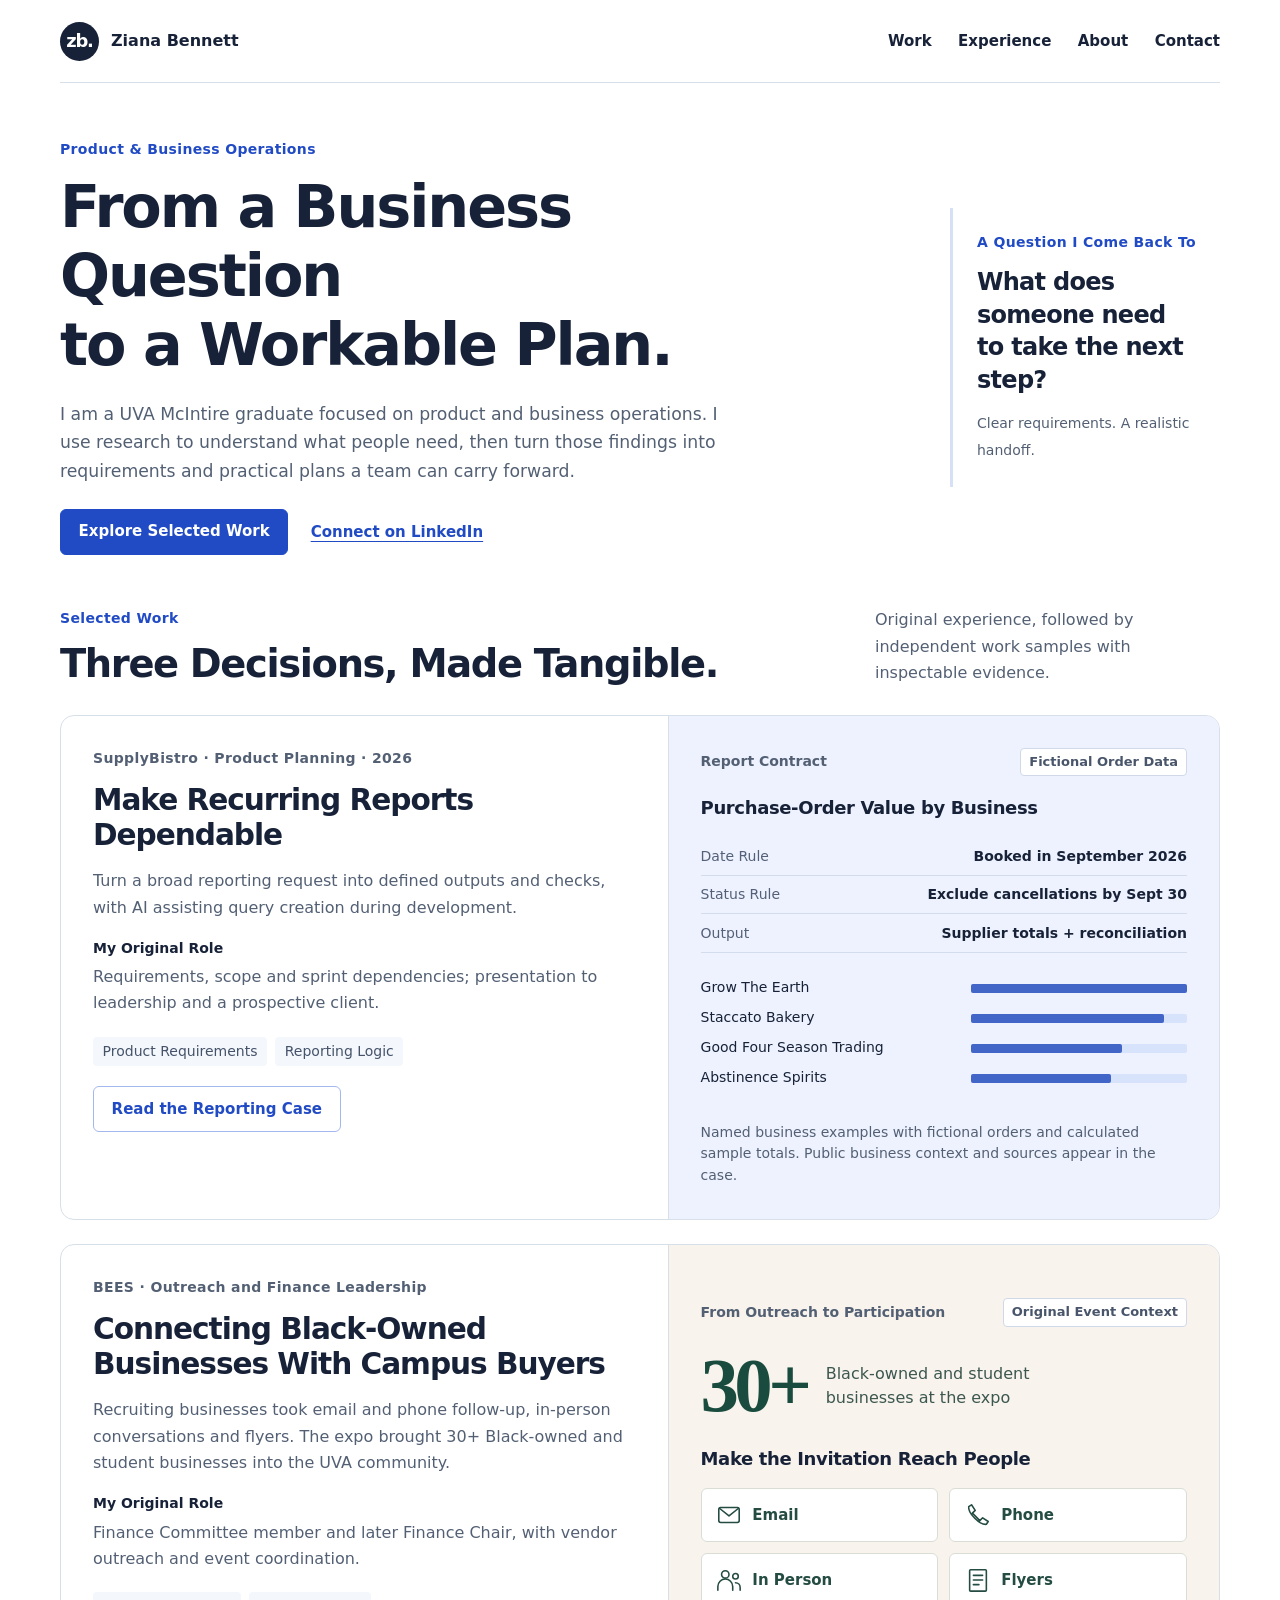
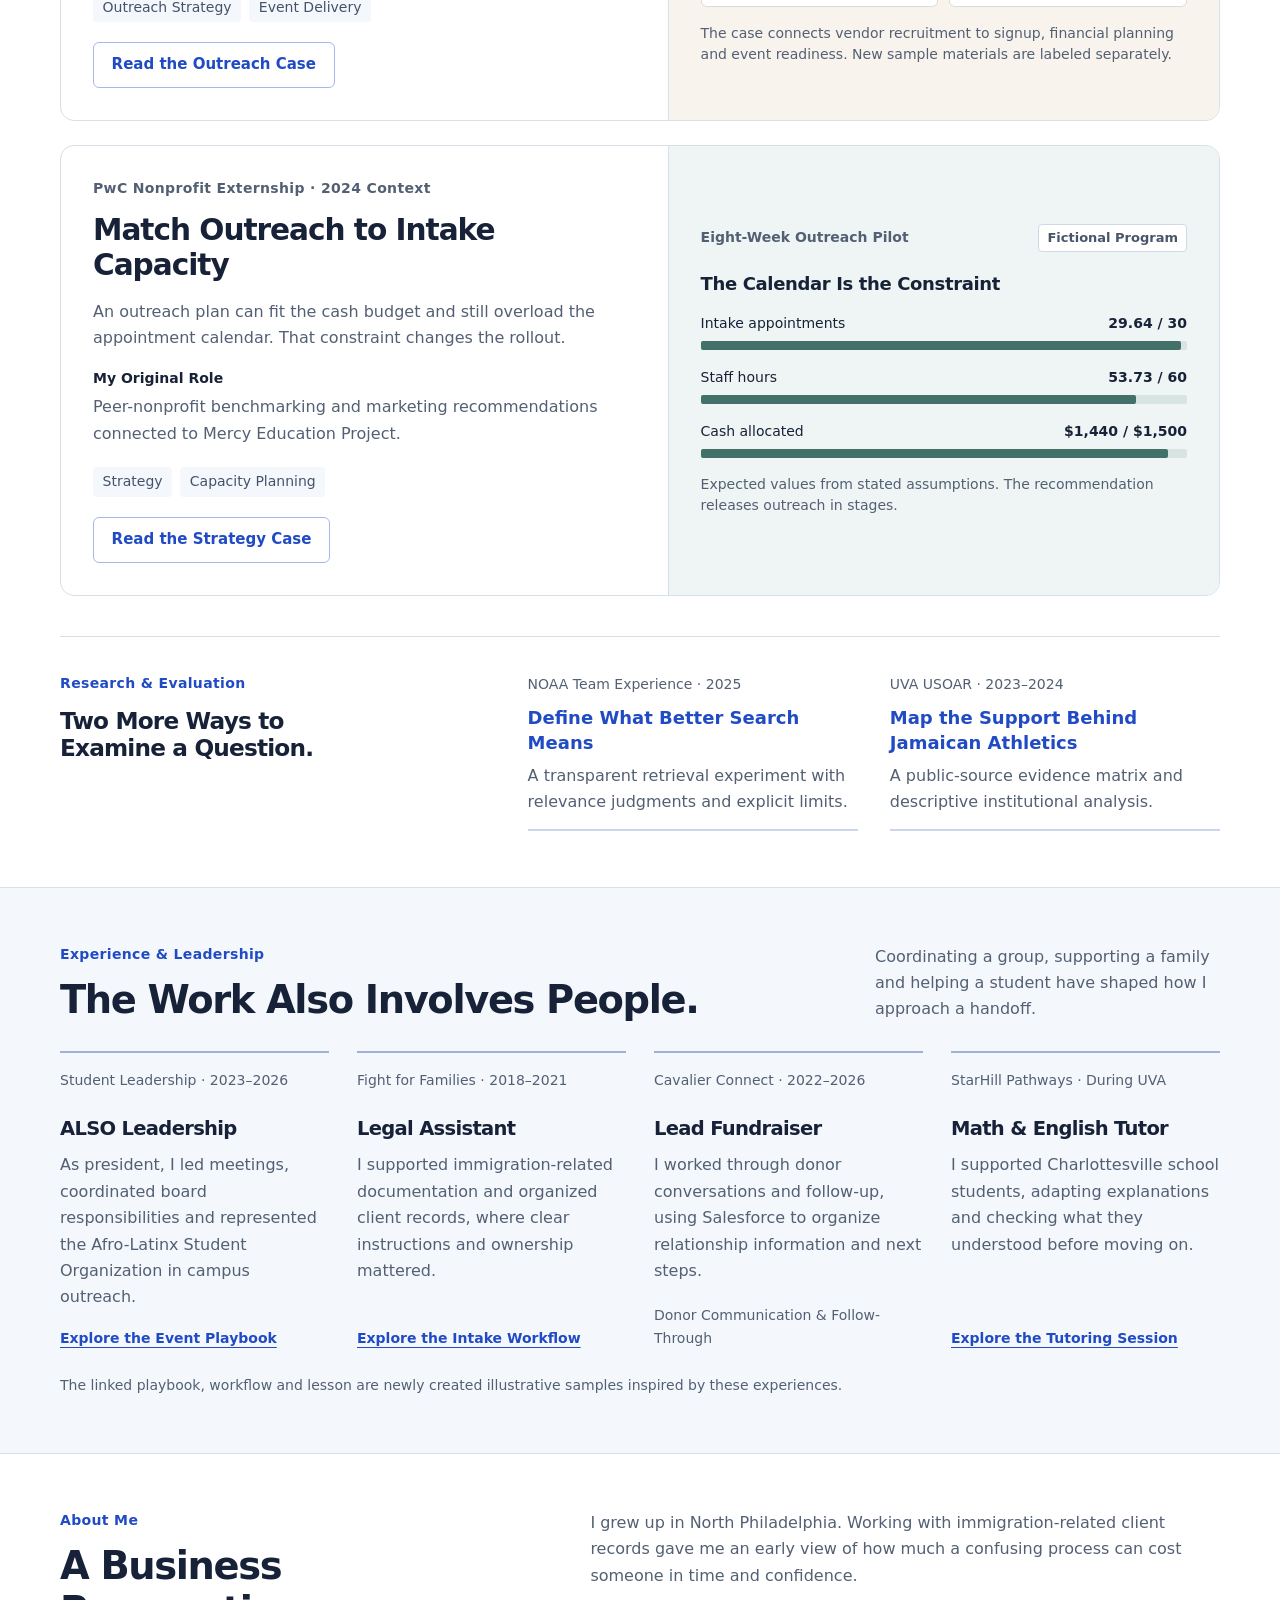
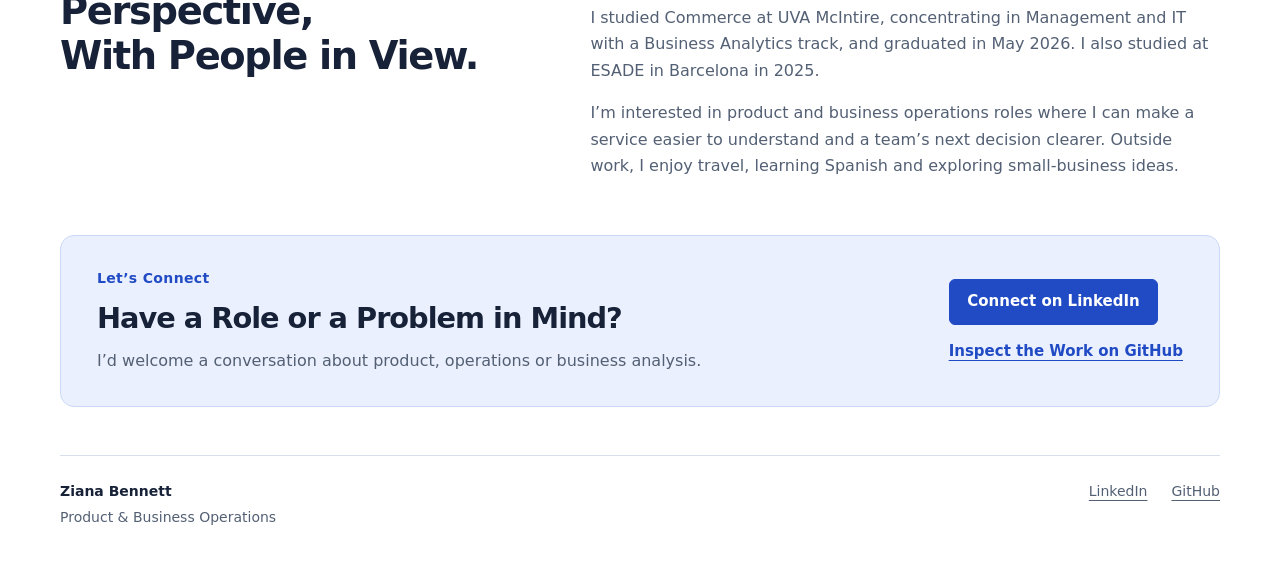
==== commit d2f61718: "Polish introduction and recruiter-facing navigation" ====
--- a/v2/index.html
+++ b/v2/index.html
@@ -13,7 +13,7 @@
 <body>
   <a class="skip-link" href="#main">Skip to content</a>
   <header class="site-header container">
-    <a class="brand" href="index.html?revision=feedback-20261120"><span class="brand-mark" aria-hidden="true">zb.</span><span>Ziana Bennett</span></a>
+    <a class="brand" href="index.html?revision=recruiter-20261120"><span class="brand-mark" aria-hidden="true">zb.</span><span>Ziana Bennett</span></a>
     <nav class="site-nav" aria-label="Main navigation"><a href="#work">Work</a><a href="#experience">Experience</a><a href="#about">About</a><a href="#contact">Contact</a></nav>
   </header>
   <main id="main">
@@ -21,7 +21,7 @@
       <div>
         <p class="eyebrow">Product &amp; Business Operations</p>
         <h1 id="intro-title">From a Business Question<br> to a Workable Plan.</h1>
-        <p class="hero-intro">I’m Ziana, a UVA McIntire graduate focused on product and business operations. I use research to understand what people need, then turn those findings into requirements and practical plans a team can carry forward.</p>
+        <p class="hero-intro">I am a UVA McIntire graduate focused on product and business operations. I use research to understand what people need, then turn those findings into requirements and practical plans a team can carry forward.</p>
         <div class="hero-links"><a class="button" href="#work">Explore Selected Work</a><a class="text-link" href="https://www.linkedin.com/in/ziana-bennett/">Connect on LinkedIn</a></div>
       </div>
       <aside class="hero-note" aria-label="Portfolio focus"><p class="note-label">A Question I Come Back To</p><p>What does someone need<br> to take the next step?</p><span>Clear requirements. A realistic handoff.</span></aside>
@@ -31,12 +31,12 @@
       <div class="section-heading"><div><p class="eyebrow">Selected Work</p><h2 id="work-title">Three Decisions, Made Tangible.</h2></div><p>Original experience, followed by independent work samples with inspectable evidence.</p></div>
 
       <article class="work-card report-card">
-        <div class="work-copy"><p class="work-kicker">SupplyBistro · Product Planning · 2026</p><h3><a href="reporting.html?revision=feedback-20261120">Make Recurring Reports Dependable</a></h3><p>Turn a broad reporting request into defined outputs and checks, with AI assisting query creation during development.</p><p class="role-line"><strong>My Original Role</strong> Requirements, scope and sprint dependencies; presentation to leadership and a prospective client.</p><div class="work-tags"><span>Product Requirements</span><span>Reporting Logic</span></div><a class="button secondary" href="reporting.html?revision=feedback-20261120">Read the Reporting Case</a></div>
+        <div class="work-copy"><p class="work-kicker">SupplyBistro · Product Planning · 2026</p><h3><a href="reporting.html?revision=recruiter-20261120">Make Recurring Reports Dependable</a></h3><p>Turn a broad reporting request into defined outputs and checks, with AI assisting query creation during development.</p><p class="role-line"><strong>My Original Role</strong> Requirements, scope and sprint dependencies; presentation to leadership and a prospective client.</p><div class="work-tags"><span>Product Requirements</span><span>Reporting Logic</span></div><a class="button secondary" href="reporting.html?revision=recruiter-20261120">Read the Reporting Case</a></div>
         <figure class="work-preview report-preview"><div class="preview-top"><span>Report Contract</span><span class="provenance-pill">Fictional Order Data</span></div><h4>Purchase-Order Value by Business</h4><dl class="report-contract"><div><dt>Date Rule</dt><dd>Booked in September 2026</dd></div><div><dt>Status Rule</dt><dd>Exclude cancellations by Sept 30</dd></div><div><dt>Output</dt><dd>Supplier totals + reconciliation</dd></div></dl><div class="mini-report"><span>Grow The Earth</span><div><i style="--value:100%"></i></div><span>Staccato Bakery</span><div><i style="--value:89.4816%"></i></div><span>Good Four Season Trading</span><div><i style="--value:69.9493%"></i></div><span>Abstinence Spirits</span><div><i style="--value:64.5455%"></i></div></div><figcaption>Named business examples with fictional orders and calculated sample totals. Public business context and sources appear in the case.</figcaption></figure>
       </article>
 
       <article class="work-card expo-card">
-        <div class="work-copy"><p class="work-kicker">BEES · Outreach and Finance Leadership</p><h3><a href="expo.html?revision=feedback-20261120">Connecting Black-Owned Businesses With Campus Buyers</a></h3><p>Recruiting businesses took email and phone follow-up, in-person conversations and flyers. The expo brought 30+ Black-owned and student businesses into the UVA community.</p><p class="role-line"><strong>My Original Role</strong> Finance Committee member and later Finance Chair, with vendor outreach and event coordination.</p><div class="work-tags"><span>Outreach Strategy</span><span>Event Delivery</span></div><a class="button secondary" href="expo.html?revision=feedback-20261120">Read the Outreach Case</a></div>
+        <div class="work-copy"><p class="work-kicker">BEES · Outreach and Finance Leadership</p><h3><a href="expo.html?revision=recruiter-20261120">Connecting Black-Owned Businesses With Campus Buyers</a></h3><p>Recruiting businesses took email and phone follow-up, in-person conversations and flyers. The expo brought 30+ Black-owned and student businesses into the UVA community.</p><p class="role-line"><strong>My Original Role</strong> Finance Committee member and later Finance Chair, with vendor outreach and event coordination.</p><div class="work-tags"><span>Outreach Strategy</span><span>Event Delivery</span></div><a class="button secondary" href="expo.html?revision=recruiter-20261120">Read the Outreach Case</a></div>
         <figure class="work-preview expo-preview"><div class="preview-top"><span>From Outreach to Participation</span><span class="provenance-pill">Original Event Context</span></div><div class="expo-scale"><strong>30+</strong><span>Black-owned and student<br> businesses at the expo</span></div><h4>Make the Invitation Reach People</h4><div class="outreach-mini-grid">
           <div><svg viewBox="0 0 28 28" aria-hidden="true"><rect x="3" y="6" width="22" height="16" rx="2"/><path d="m4 7 10 8L24 7"/></svg><span>Email</span></div>
           <div><svg viewBox="0 0 28 28" aria-hidden="true"><path d="M7 3 4 5c-1 7 12 20 19 19l2-3-6-4-3 3-8-8 3-3Z"/></svg><span>Phone</span></div>
@@ -46,20 +46,20 @@
       </article>
 
       <article class="work-card nonprofit-card">
-        <div class="work-copy"><p class="work-kicker">PwC Nonprofit Externship · 2024 Context</p><h3><a href="nonprofit.html?revision=feedback-20261120">Match Outreach to Intake Capacity</a></h3><p>An outreach plan can fit the cash budget and still overload the appointment calendar. That constraint changes the rollout.</p><p class="role-line"><strong>My Original Role</strong> Peer-nonprofit benchmarking and marketing recommendations connected to Mercy Education Project.</p><div class="work-tags"><span>Strategy</span><span>Capacity Planning</span></div><a class="button secondary" href="nonprofit.html?revision=feedback-20261120">Read the Strategy Case</a></div>
+        <div class="work-copy"><p class="work-kicker">PwC Nonprofit Externship · 2024 Context</p><h3><a href="nonprofit.html?revision=recruiter-20261120">Match Outreach to Intake Capacity</a></h3><p>An outreach plan can fit the cash budget and still overload the appointment calendar. That constraint changes the rollout.</p><p class="role-line"><strong>My Original Role</strong> Peer-nonprofit benchmarking and marketing recommendations connected to Mercy Education Project.</p><div class="work-tags"><span>Strategy</span><span>Capacity Planning</span></div><a class="button secondary" href="nonprofit.html?revision=recruiter-20261120">Read the Strategy Case</a></div>
         <figure class="work-preview nonprofit-preview"><div class="preview-top"><span>Eight-Week Outreach Pilot</span><span class="provenance-pill">Fictional Program</span></div><h4>The Calendar Is the Constraint</h4><div class="preview-bars"><div class="bar-row"><div class="bar-label"><span>Intake appointments</span><strong>29.64 / 30</strong></div><div class="bar-track"><span style="--value:98.8%"></span></div></div><div class="bar-row"><div class="bar-label"><span>Staff hours</span><strong>53.73 / 60</strong></div><div class="bar-track"><span style="--value:89.55%"></span></div></div><div class="bar-row"><div class="bar-label"><span>Cash allocated</span><strong>$1,440 / $1,500</strong></div><div class="bar-track"><span style="--value:96%"></span></div></div></div><figcaption>Expected values from stated assumptions. The recommendation releases outreach in stages.</figcaption></figure>
       </article>
 
-      <div class="more-work"><div><p class="eyebrow">Research &amp; Evaluation</p><h3>Two More Ways to Examine a Question.</h3></div><div class="additional-cases"><a href="search.html?revision=feedback-20261120"><span>NOAA Team Experience · 2025</span><strong>Define What Better Search Means</strong><p>A transparent retrieval experiment with relevance judgments and explicit limits.</p></a><a href="research-case.html?revision=feedback-20261120"><span>UVA USOAR · 2023–2024</span><strong>Map the Support Behind Jamaican Athletics</strong><p>A public-source evidence matrix and descriptive institutional analysis.</p></a></div></div>
+      <div class="more-work"><div><p class="eyebrow">Research &amp; Evaluation</p><h3>Two More Ways to Examine a Question.</h3></div><div class="additional-cases"><a href="search.html?revision=recruiter-20261120"><span>NOAA Team Experience · 2025</span><strong>Define What Better Search Means</strong><p>A transparent retrieval experiment with relevance judgments and explicit limits.</p></a><a href="research-case.html?revision=recruiter-20261120"><span>UVA USOAR · 2023–2024</span><strong>Map the Support Behind Jamaican Athletics</strong><p>A public-source evidence matrix and descriptive institutional analysis.</p></a></div></div>
     </section>
 
     <section class="experience-section" id="experience" aria-labelledby="experience-title"><div class="container">
       <div class="section-heading"><div><p class="eyebrow">Experience &amp; Leadership</p><h2 id="experience-title">The Work Also Involves People.</h2></div><p>Coordinating a group, supporting a family and helping a student have shaped how I approach a handoff.</p></div>
       <div class="experience-grid">
-        <article class="experience-card"><p class="experience-date">Student Leadership · 2023–2026</p><h3>ALSO Leadership</h3><p>As president, I led meetings, coordinated board responsibilities and represented the Afro-Latinx Student Organization in campus outreach.</p><a class="text-link" href="leadership.html?revision=feedback-20261120">Explore the Event Playbook</a></article>
-        <article class="experience-card"><p class="experience-date">Fight for Families · 2018–2021</p><h3>Legal Assistant</h3><p>I supported immigration-related documentation and organized client records, where clear instructions and ownership mattered.</p><a class="text-link" href="intake.html?revision=feedback-20261120">Explore the Intake Workflow</a></article>
+        <article class="experience-card"><p class="experience-date">Student Leadership · 2023–2026</p><h3>ALSO Leadership</h3><p>As president, I led meetings, coordinated board responsibilities and represented the Afro-Latinx Student Organization in campus outreach.</p><a class="text-link" href="leadership.html?revision=recruiter-20261120">Explore the Event Playbook</a></article>
+        <article class="experience-card"><p class="experience-date">Fight for Families · 2018–2021</p><h3>Legal Assistant</h3><p>I supported immigration-related documentation and organized client records, where clear instructions and ownership mattered.</p><a class="text-link" href="intake.html?revision=recruiter-20261120">Explore the Intake Workflow</a></article>
         <article class="experience-card"><p class="experience-date">Cavalier Connect · 2022–2026</p><h3>Lead Fundraiser</h3><p>I worked through donor conversations and follow-up, using Salesforce to organize relationship information and next steps.</p><span class="experience-foot">Donor Communication &amp; Follow-Through</span></article>
-        <article class="experience-card"><p class="experience-date">StarHill Pathways · During UVA</p><h3>Math &amp; English Tutor</h3><p>I supported Charlottesville school students, adapting explanations and checking what they understood before moving on.</p><a class="text-link" href="tutoring.html?revision=feedback-20261120">Explore the Tutoring Session</a></article>
+        <article class="experience-card"><p class="experience-date">StarHill Pathways · During UVA</p><h3>Math &amp; English Tutor</h3><p>I supported Charlottesville school students, adapting explanations and checking what they understood before moving on.</p><a class="text-link" href="tutoring.html?revision=recruiter-20261120">Explore the Tutoring Session</a></article>
       </div><p class="section-note">The linked playbook, workflow and lesson are newly created illustrative samples inspired by these experiences.</p>
     </div></section>
 
@@ -67,6 +67,6 @@
 
     <section class="contact-section container" id="contact" aria-labelledby="contact-title"><div><p class="eyebrow">Let’s Connect</p><h2 id="contact-title">Have a Role or a Problem in Mind?</h2><p>I’d welcome a conversation about product, operations or business analysis.</p></div><div class="contact-actions"><a class="button" href="https://www.linkedin.com/in/ziana-bennett/">Connect on LinkedIn</a><a class="text-link" href="https://github.com/zianabennett">Inspect the Work on GitHub</a></div></section>
   </main>
-  <footer class="site-footer container"><p>Ziana Bennett <span>Product &amp; Business Operations</span></p><nav aria-label="Portfolio resources"><a href="compare.html?revision=feedback-20261120">Compare Versions</a><a href="research.html?revision=feedback-20261120">Research Notes</a><a href="../">Original Portfolio</a></nav></footer>
+  <footer class="site-footer container"><p>Ziana Bennett <span>Product &amp; Business Operations</span></p><nav aria-label="Professional profiles"><a href="https://www.linkedin.com/in/ziana-bennett/">LinkedIn</a><a href="https://github.com/zianabennett">GitHub</a></nav></footer>
 </body>
 </html>
